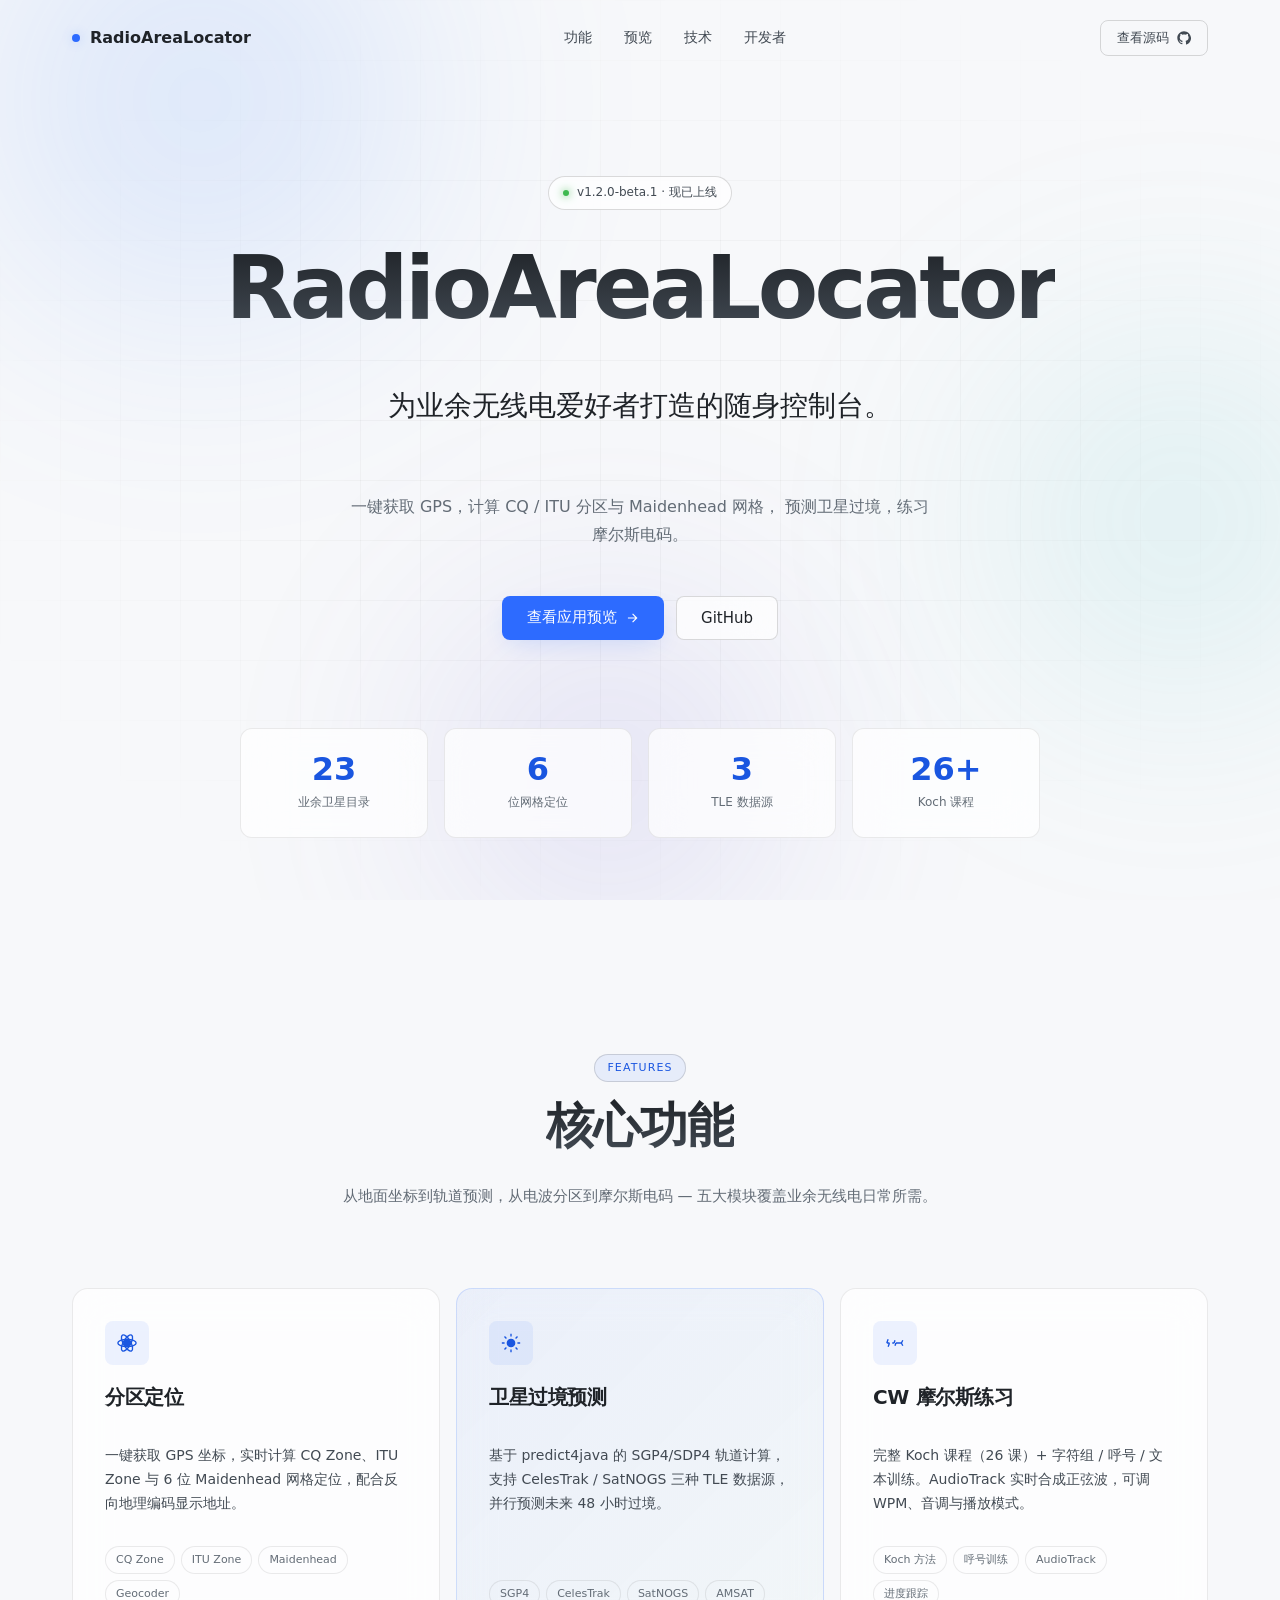
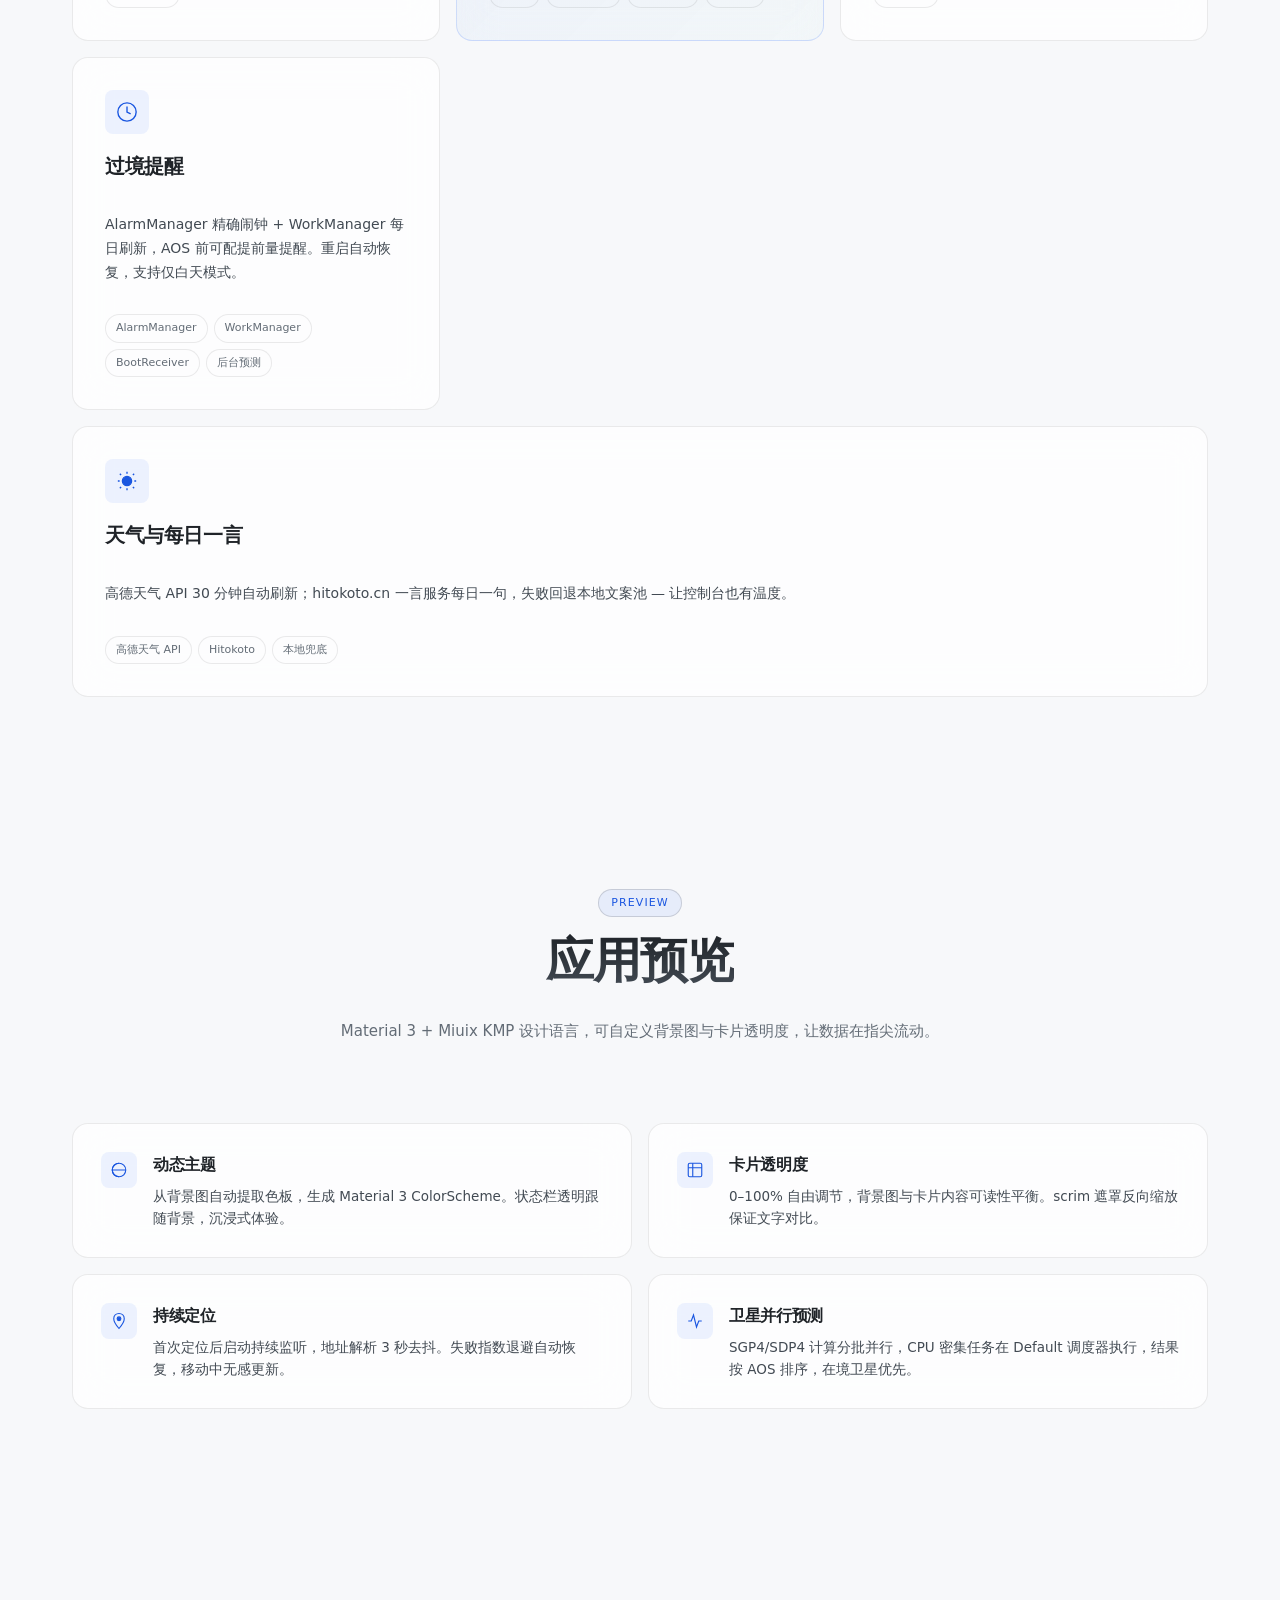
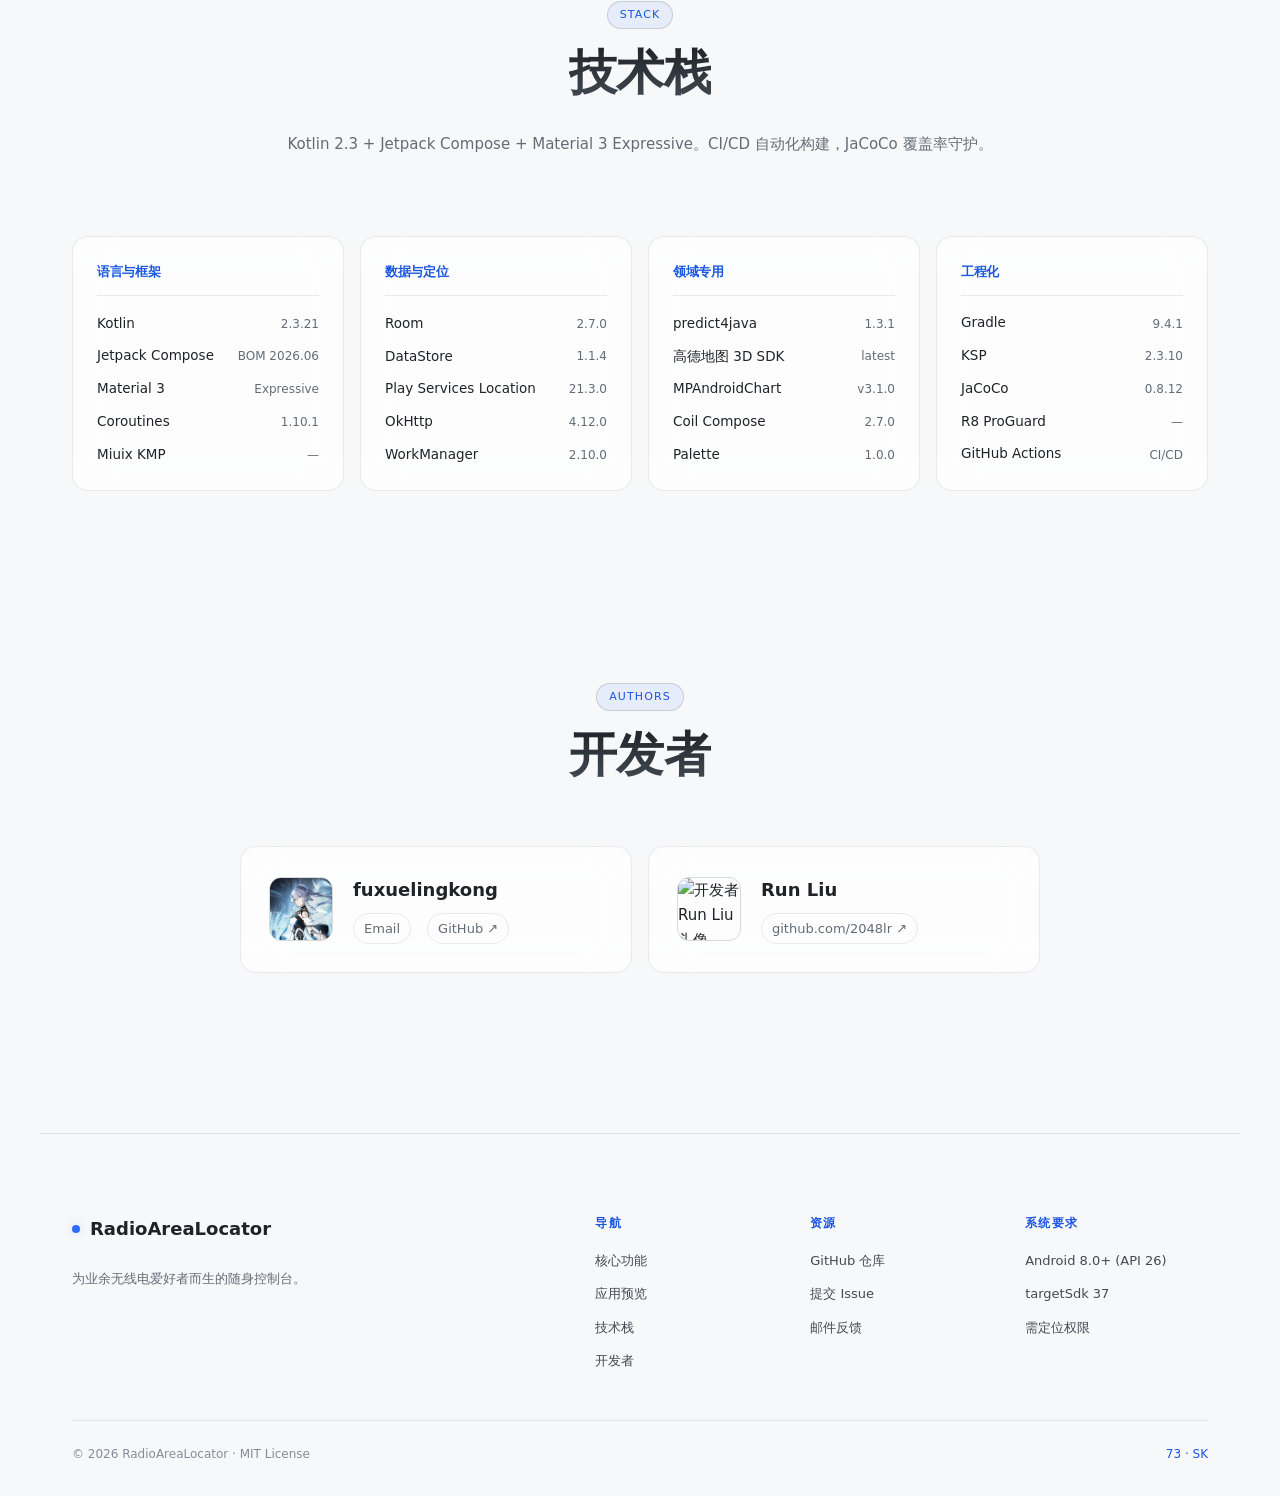
==== website/index.html @ 7102dd95 "feat: 分析仓库 Co-authored-by: traeagent <traeagent@users.noreply.github.com>" ====
<!DOCTYPE html>
<html lang="zh-CN">
<head>
    <meta charset="UTF-8">
    <meta name="viewport" content="width=device-width, initial-scale=1.0">
    <meta name="description" content="RadioAreaLocator 双区网络定位 — 业余无线电爱好者的随身控制台。GPS 定位、CQ/ITU 分区、Maidenhead 网格、卫星过境预测、CW 摩尔斯电码练习。">
    <meta name="theme-color" content="#0B0E14" media="(prefers-color-scheme: dark)">
    <meta name="theme-color" content="#F7F8FA" media="(prefers-color-scheme: light)">
    <title>RadioAreaLocator · 双区网络定位</title>
    <link rel="preconnect" href="https://fonts.googleapis.com">
    <link rel="preconnect" href="https://fonts.gstatic.com" crossorigin>
    <style>
        @font-face {
            font-family: 'HarmonyOS Sans SC';
            src: local('HarmonyOS Sans SC'), local('HarmonyOS_Sans_SC'),
                 local('HarmonyOS Sans'), local('HarmonyOS_Sans');
            font-display: swap;
        }
    </style>
    <link rel="stylesheet" href="./style.css">
</head>
<body>
    <!-- 背景光晕 -->
    <div class="aurora" aria-hidden="true">
        <div class="aurora__blob aurora__blob--1"></div>
        <div class="aurora__blob aurora__blob--2"></div>
        <div class="aurora__blob aurora__blob--3"></div>
        <div class="aurora__grid"></div>
    </div>

    <!-- 顶部导航 -->
    <header class="nav">
        <a href="#" class="nav__brand">
            <span class="nav__dot"></span>
            <span>RadioAreaLocator</span>
        </a>
        <nav class="nav__links">
            <a href="#features">功能</a>
            <a href="#showcase">预览</a>
            <a href="#stack">技术</a>
            <a href="#developer">开发者</a>
        </nav>
        <a class="nav__cta" href="https://github.com" target="_blank" rel="noopener">
            <span>查看源码</span>
            <svg viewBox="0 0 24 24" width="14" height="14" fill="currentColor"><path d="M12 .5C5.7.5.5 5.7.5 12c0 5.1 3.3 9.4 7.9 10.9.6.1.8-.3.8-.6v-2c-3.2.7-3.9-1.5-3.9-1.5-.5-1.3-1.3-1.7-1.3-1.7-1.1-.7.1-.7.1-.7 1.2.1 1.8 1.2 1.8 1.2 1 1.8 2.7 1.3 3.4 1 .1-.8.4-1.3.7-1.6-2.6-.3-5.3-1.3-5.3-5.7 0-1.3.5-2.3 1.2-3.1-.1-.3-.5-1.5.1-3.1 0 0 1-.3 3.3 1.2 1-.3 2-.4 3-.4s2 .1 3 .4c2.3-1.5 3.3-1.2 3.3-1.2.6 1.6.2 2.8.1 3.1.8.8 1.2 1.8 1.2 3.1 0 4.4-2.7 5.4-5.3 5.7.4.4.8 1.1.8 2.2v3.3c0 .3.2.7.8.6 4.6-1.5 7.9-5.8 7.9-10.9C23.5 5.7 18.3.5 12 .5z"/></svg>
        </a>
    </header>

    <main>
        <!-- Hero -->
        <section class="hero">
            <div class="hero__badge">
                <span class="hero__badge-dot"></span>
                <span>v1.2.0-beta.1 · 现已上线</span>
            </div>
            <h1 class="hero__title">
                RadioAreaLocator
            </h1>
            <p class="hero__subtitle">
                为业余无线电爱好者打造的随身控制台。
            </p>
            <p class="hero__desc">
                一键获取 GPS，计算 CQ / ITU 分区与 Maidenhead 网格，
                预测卫星过境，练习摩尔斯电码。
            </p>
            <div class="hero__cta">
                <a class="btn btn--primary" href="#showcase">
                    查看应用预览
                    <svg viewBox="0 0 24 24" width="14" height="14" fill="none" stroke="currentColor" stroke-width="2"><path d="M5 12h14M13 5l7 7-7 7"/></svg>
                </a>
                <a class="btn btn--ghost" href="https://github.com" target="_blank" rel="noopener">GitHub</a>
            </div>

            <!-- 数据卡片 -->
            <div class="hero__stats">
                <div class="stat-card">
                    <div class="stat-card__num">23</div>
                    <div class="stat-card__label">业余卫星目录</div>
                </div>
                <div class="stat-card">
                    <div class="stat-card__num">6</div>
                    <div class="stat-card__label">位网格定位</div>
                </div>
                <div class="stat-card">
                    <div class="stat-card__num">3</div>
                    <div class="stat-card__label">TLE 数据源</div>
                </div>
                <div class="stat-card">
                    <div class="stat-card__num">26+</div>
                    <div class="stat-card__label">Koch 课程</div>
                </div>
            </div>
        </section>

        <!-- 功能 -->
        <section id="features" class="section">
            <div class="section__head">
                <span class="section__tag">FEATURES</span>
                <h2 class="section__title">核心功能</h2>
                <p class="section__desc">从地面坐标到轨道预测，从电波分区到摩尔斯电码 — 五大模块覆盖业余无线电日常所需。</p>
            </div>

            <div class="features">
                <article class="feature">
                    <div class="feature__icon">
                        <svg viewBox="0 0 24 24" width="22" height="22" fill="none" stroke="currentColor" stroke-width="1.5">
                            <circle cx="12" cy="12" r="3" fill="currentColor"/>
                            <ellipse cx="12" cy="12" rx="10" ry="4"/>
                            <ellipse cx="12" cy="12" rx="10" ry="4" transform="rotate(60 12 12)"/>
                            <ellipse cx="12" cy="12" rx="10" ry="4" transform="rotate(120 12 12)"/>
                        </svg>
                    </div>
                    <h3 class="feature__title">分区定位</h3>
                    <p class="feature__text">一键获取 GPS 坐标，实时计算 CQ Zone、ITU Zone 与 6 位 Maidenhead 网格定位，配合反向地理编码显示地址。</p>
                    <div class="feature__tags">
                        <span>CQ Zone</span><span>ITU Zone</span><span>Maidenhead</span><span>Geocoder</span>
                    </div>
                </article>

                <article class="feature feature--accent">
                    <div class="feature__icon">
                        <svg viewBox="0 0 24 24" width="22" height="22" fill="none" stroke="currentColor" stroke-width="1.5">
                            <path d="M12 2v3M12 19v3M2 12h3M19 12h3M4.9 4.9l2.1 2.1M17 17l2.1 2.1M4.9 19.1L7 17M17 7l2.1-2.1"/>
                            <circle cx="12" cy="12" r="4" fill="currentColor"/>
                        </svg>
                    </div>
                    <h3 class="feature__title">卫星过境预测</h3>
                    <p class="feature__text">基于 predict4java 的 SGP4/SDP4 轨道计算，支持 CelesTrak / SatNOGS 三种 TLE 数据源，并行预测未来 48 小时过境。</p>
                    <div class="feature__tags">
                        <span>SGP4</span><span>CelesTrak</span><span>SatNOGS</span><span>AMSAT</span>
                    </div>
                </article>

                <article class="feature">
                    <div class="feature__icon">
                        <svg viewBox="0 0 24 24" width="22" height="22" fill="none" stroke="currentColor" stroke-width="1.5">
                            <path d="M3 12h3M9 12h2M13 12h6M3 12l1.5-4M6 12l-1.5 4M11 12l1-3M13 12l-1 3M19 12l1.5-3M19 12l1.5 3"/>
                        </svg>
                    </div>
                    <h3 class="feature__title">CW 摩尔斯练习</h3>
                    <p class="feature__text">完整 Koch 课程（26 课）+ 字符组 / 呼号 / 文本训练。AudioTrack 实时合成正弦波，可调 WPM、音调与播放模式。</p>
                    <div class="feature__tags">
                        <span>Koch 方法</span><span>呼号训练</span><span>AudioTrack</span><span>进度跟踪</span>
                    </div>
                </article>

                <article class="feature">
                    <div class="feature__icon">
                        <svg viewBox="0 0 24 24" width="22" height="22" fill="none" stroke="currentColor" stroke-width="1.5">
                            <path d="M12 2a10 10 0 0 0-10 10 10 10 0 0 0 10 10 10 10 0 0 0 10-10 10 10 0 0 0-10-10z M12 6v6l4 2"/>
                        </svg>
                    </div>
                    <h3 class="feature__title">过境提醒</h3>
                    <p class="feature__text">AlarmManager 精确闹钟 + WorkManager 每日刷新，AOS 前可配提前量提醒。重启自动恢复，支持仅白天模式。</p>
                    <div class="feature__tags">
                        <span>AlarmManager</span><span>WorkManager</span><span>BootReceiver</span><span>后台预测</span>
                    </div>
                </article>

                <article class="feature feature--wide">
                    <div class="feature__icon">
                        <svg viewBox="0 0 24 24" width="22" height="22" fill="none" stroke="currentColor" stroke-width="1.5">
                            <path d="M12 2v2M12 20v2M4.2 4.2l1.4 1.4M18.4 18.4l1.4 1.4M2 12h2M20 12h2M4.2 19.8l1.4-1.4M18.4 5.6l1.4-1.4"/>
                            <circle cx="12" cy="12" r="5" fill="currentColor"/>
                        </svg>
                    </div>
                    <h3 class="feature__title">天气与每日一言</h3>
                    <p class="feature__text">高德天气 API 30 分钟自动刷新；hitokoto.cn 一言服务每日一句，失败回退本地文案池 — 让控制台也有温度。</p>
                    <div class="feature__tags">
                        <span>高德天气 API</span><span>Hitokoto</span><span>本地兜底</span>
                    </div>
                </article>
            </div>
        </section>

        <!-- 应用预览 -->
        <section id="showcase" class="section">
            <div class="section__head">
                <span class="section__tag">PREVIEW</span>
                <h2 class="section__title">应用预览</h2>
                <p class="section__desc">Material 3 + Miuix KMP 设计语言，可自定义背景图与卡片透明度，让数据在指尖流动。</p>
            </div>

            <div class="notes">
                <div class="note">
                    <div class="note__icon">
                        <svg viewBox="0 0 24 24" width="18" height="18" fill="none" stroke="currentColor" stroke-width="1.5"><circle cx="12" cy="12" r="9"/><path d="M12 3a9 9 0 0 0 0 18M3 12h18"/></svg>
                    </div>
                    <div>
                        <h3 class="note__title">动态主题</h3>
                        <p class="note__text">从背景图自动提取色板，生成 Material 3 ColorScheme。状态栏透明跟随背景，沉浸式体验。</p>
                    </div>
                </div>
                <div class="note">
                    <div class="note__icon">
                        <svg viewBox="0 0 24 24" width="18" height="18" fill="none" stroke="currentColor" stroke-width="1.5"><rect x="3" y="3" width="18" height="18" rx="2"/><path d="M3 9h18M9 3v18"/></svg>
                    </div>
                    <div>
                        <h3 class="note__title">卡片透明度</h3>
                        <p class="note__text">0–100% 自由调节，背景图与卡片内容可读性平衡。scrim 遮罩反向缩放保证文字对比。</p>
                    </div>
                </div>
                <div class="note">
                    <div class="note__icon">
                        <svg viewBox="0 0 24 24" width="18" height="18" fill="none" stroke="currentColor" stroke-width="1.5"><path d="M12 2C8 2 5 5 5 9c0 5 7 13 7 13s7-8 7-13c0-4-3-7-7-7z"/><circle cx="12" cy="9" r="2.5" fill="currentColor"/></svg>
                    </div>
                    <div>
                        <h3 class="note__title">持续定位</h3>
                        <p class="note__text">首次定位后启动持续监听，地址解析 3 秒去抖。失败指数退避自动恢复，移动中无感更新。</p>
                    </div>
                </div>
                <div class="note">
                    <div class="note__icon">
                        <svg viewBox="0 0 24 24" width="18" height="18" fill="none" stroke="currentColor" stroke-width="1.5"><path d="M3 12h4l3-8 4 16 3-8h4"/></svg>
                    </div>
                    <div>
                        <h3 class="note__title">卫星并行预测</h3>
                        <p class="note__text">SGP4/SDP4 计算分批并行，CPU 密集任务在 Default 调度器执行，结果按 AOS 排序，在境卫星优先。</p>
                    </div>
                </div>
            </div>
        </section>

        <!-- 技术栈 -->
        <section id="stack" class="section">
            <div class="section__head">
                <span class="section__tag">STACK</span>
                <h2 class="section__title">技术栈</h2>
                <p class="section__desc">Kotlin 2.3 + Jetpack Compose + Material 3 Expressive。CI/CD 自动化构建，JaCoCo 覆盖率守护。</p>
            </div>

            <div class="stack">
                <div class="stack__group">
                    <h3 class="stack__title">语言与框架</h3>
                    <ul class="stack__list">
                        <li><span class="stack__name">Kotlin</span><span class="stack__ver">2.3.21</span></li>
                        <li><span class="stack__name">Jetpack Compose</span><span class="stack__ver">BOM 2026.06</span></li>
                        <li><span class="stack__name">Material 3</span><span class="stack__ver">Expressive</span></li>
                        <li><span class="stack__name">Coroutines</span><span class="stack__ver">1.10.1</span></li>
                        <li><span class="stack__name">Miuix KMP</span><span class="stack__ver">—</span></li>
                    </ul>
                </div>
                <div class="stack__group">
                    <h3 class="stack__title">数据与定位</h3>
                    <ul class="stack__list">
                        <li><span class="stack__name">Room</span><span class="stack__ver">2.7.0</span></li>
                        <li><span class="stack__name">DataStore</span><span class="stack__ver">1.1.4</span></li>
                        <li><span class="stack__name">Play Services Location</span><span class="stack__ver">21.3.0</span></li>
                        <li><span class="stack__name">OkHttp</span><span class="stack__ver">4.12.0</span></li>
                        <li><span class="stack__name">WorkManager</span><span class="stack__ver">2.10.0</span></li>
                    </ul>
                </div>
                <div class="stack__group">
                    <h3 class="stack__title">领域专用</h3>
                    <ul class="stack__list">
                        <li><span class="stack__name">predict4java</span><span class="stack__ver">1.3.1</span></li>
                        <li><span class="stack__name">高德地图 3D SDK</span><span class="stack__ver">latest</span></li>
                        <li><span class="stack__name">MPAndroidChart</span><span class="stack__ver">v3.1.0</span></li>
                        <li><span class="stack__name">Coil Compose</span><span class="stack__ver">2.7.0</span></li>
                        <li><span class="stack__name">Palette</span><span class="stack__ver">1.0.0</span></li>
                    </ul>
                </div>
                <div class="stack__group">
                    <h3 class="stack__title">工程化</h3>
                    <ul class="stack__list">
                        <li><span class="stack__name">Gradle</span><span class="stack__ver">9.4.1</span></li>
                        <li><span class="stack__name">KSP</span><span class="stack__ver">2.3.10</span></li>
                        <li><span class="stack__name">JaCoCo</span><span class="stack__ver">0.8.12</span></li>
                        <li><span class="stack__name">R8 ProGuard</span><span class="stack__ver">—</span></li>
                        <li><span class="stack__name">GitHub Actions</span><span class="stack__ver">CI/CD</span></li>
                    </ul>
                </div>
            </div>
        </section>

        <!-- 开发者 -->
        <section id="developer" class="section">
            <div class="section__head">
                <span class="section__tag">AUTHORS</span>
                <h2 class="section__title">开发者</h2>
            </div>

            <div class="devs">
                <article class="dev-card">
                    <div class="dev__avatar">
                        <img src="./images/avatar.jpg" alt="开发者 fuxuelingkong 头像" loading="lazy"/>
                    </div>
                    <div class="dev-card__body">
                        <div class="dev__name">fuxuelingkong</div>
                        <div class="dev-card__meta">
                            <a class="dev__link" href="mailto:fuxuelingkong@outlook.com">Email</a>
                            <a class="dev__link" href="https://github.com" target="_blank" rel="noopener">GitHub ↗</a>
                        </div>
                    </div>
                </article>

                <article class="dev-card">
                    <div class="dev__avatar">
                        <img src="https://github.com/2048lr.png" alt="开发者 Run Liu 头像" loading="lazy"/>
                    </div>
                    <div class="dev-card__body">
                        <div class="dev__name">Run Liu</div>
                        <div class="dev-card__meta">
                            <a class="dev__link" href="https://github.com/2048lr" target="_blank" rel="noopener">github.com/2048lr ↗</a>
                        </div>
                    </div>
                </article>
            </div>
        </section>
    </main>

    <!-- 页脚 -->
    <footer class="footer">
        <div class="footer__top">
            <div class="footer__brand">
                <div class="footer__logo">
                    <span class="footer__dot"></span>
                    RadioAreaLocator
                </div>
                <p class="footer__tagline">为业余无线电爱好者而生的随身控制台。</p>
            </div>
            <div class="footer__cols">
                <div class="footer__col">
                    <h4>导航</h4>
                    <a href="#features">核心功能</a>
                    <a href="#showcase">应用预览</a>
                    <a href="#stack">技术栈</a>
                    <a href="#developer">开发者</a>
                </div>
                <div class="footer__col">
                    <h4>资源</h4>
                    <a href="https://github.com" target="_blank" rel="noopener">GitHub 仓库</a>
                    <a href="https://github.com/issues" target="_blank" rel="noopener">提交 Issue</a>
                    <a href="mailto:fuxuelingkong@outlook.com">邮件反馈</a>
                </div>
                <div class="footer__col">
                    <h4>系统要求</h4>
                    <span>Android 8.0+ (API 26)</span>
                    <span>targetSdk 37</span>
                    <span>需定位权限</span>
                </div>
            </div>
        </div>
        <div class="footer__bar">
            <span>© 2026 RadioAreaLocator · MIT License</span>
            <span class="footer__sig">73 · SK</span>
        </div>
    </footer>

    <script src="./script.js" defer></script>
</body>
</html>
---- website/style.css ----
/* ============================================================
   RadioAreaLocator · DeepSeek 风格设计系统
   深色画布 · 大气蓝渐变 · 居中布局 · 鸿蒙字体
   ============================================================ */

:root {
    /* 颜色：午夜深空 + 大气蓝 */
    --bg-base: #0B0E14;
    --bg-elevated: #11151D;
    --bg-card: rgba(22, 27, 34, 0.6);
    --bg-card-hover: rgba(30, 36, 46, 0.8);

    --text-primary: #E6EDF3;
    --text-secondary: #B1BAC4;
    --text-tertiary: #7D8590;
    --text-muted: #4A5159;

    --border: rgba(255, 255, 255, 0.06);
    --border-strong: rgba(255, 255, 255, 0.12);

    /* 强调色 */
    --accent: #4D8FFF;
    --accent-bright: #6BA3FF;
    --accent-glow: rgba(77, 143, 255, 0.4);
    --accent-soft: rgba(77, 143, 255, 0.12);

    --cyan: #5AC8C8;
    --green: #3FB950;

    /* 字体：鸿蒙优先 */
    --font-sans: 'HarmonyOS Sans SC', 'HarmonyOS Sans', 'PingFang SC',
                 'Microsoft YaHei', system-ui, sans-serif;

    /* 圆角 */
    --radius-sm: 8px;
    --radius-md: 12px;
    --radius-lg: 16px;
    --radius-xl: 24px;

    /* 容器 */
    --container: 1200px;
}

/* ---------- 浅色模式覆盖（系统未启用深色时） ---------- */
@media (prefers-color-scheme: light) {
    :root {
        --bg-base: #F7F8FA;
        --bg-elevated: #FFFFFF;
        --bg-card: rgba(255, 255, 255, 0.72);
        --bg-card-hover: rgba(255, 255, 255, 0.95);

        --text-primary: #1F2328;
        --text-secondary: #424A53;
        --text-tertiary: #636C76;
        --text-muted: #848D97;

        --border: rgba(0, 0, 0, 0.08);
        --border-strong: rgba(0, 0, 0, 0.14);

        --accent: #2D6BFF;
        --accent-bright: #1A56E0;
        --accent-glow: rgba(45, 107, 255, 0.22);
        --accent-soft: rgba(45, 107, 255, 0.08);
    }
}

/* ---------- 重置 ---------- */
*, *::before, *::after { box-sizing: border-box; }
html { scroll-behavior: smooth; }
body {
    margin: 0;
    background: var(--bg-base);
    color: var(--text-primary);
    font-family: var(--font-sans);
    font-size: 15px;
    line-height: 1.65;
    -webkit-font-smoothing: antialiased;
    text-rendering: optimizeLegibility;
    overflow-x: hidden;
}
img { display: block; max-width: 100%; }
a {
    color: inherit;
    text-decoration: none;
    transition: color 0.2s;
}
ul { list-style: none; padding: 0; margin: 0; }
h1, h2, h3, h4 { margin: 0; font-weight: 600; letter-spacing: -0.02em; }

/* ---------- 背景光晕 ---------- */
.aurora {
    position: fixed;
    inset: 0;
    z-index: 0;
    pointer-events: none;
    overflow: hidden;
}
.aurora__blob {
    position: absolute;
    border-radius: 50%;
    filter: blur(120px);
    opacity: 0.4;
    animation: drift 18s ease-in-out infinite;
}
@media (prefers-color-scheme: light) {
    .aurora__blob { opacity: 0.25; }
}
.aurora__blob--1 {
    width: 600px;
    height: 600px;
    background: radial-gradient(circle, #4D8FFF 0%, transparent 70%);
    top: -200px;
    left: -100px;
}
.aurora__blob--2 {
    width: 500px;
    height: 500px;
    background: radial-gradient(circle, #5AC8C8 0%, transparent 70%);
    top: 30%;
    right: -150px;
    animation-delay: -6s;
}
.aurora__blob--3 {
    width: 450px;
    height: 450px;
    background: radial-gradient(circle, #6B5DD3 0%, transparent 70%);
    bottom: -100px;
    left: 30%;
    animation-delay: -12s;
}
@keyframes drift {
    0%, 100% { transform: translate(0, 0) scale(1); }
    33%      { transform: translate(40px, -30px) scale(1.05); }
    66%      { transform: translate(-30px, 40px) scale(0.95); }
}
.aurora__grid {
    position: absolute;
    inset: 0;
    background-image:
        linear-gradient(rgba(255,255,255,0.015) 1px, transparent 1px),
        linear-gradient(90deg, rgba(255,255,255,0.015) 1px, transparent 1px);
    background-size: 60px 60px;
    mask-image: radial-gradient(ellipse at center, black 30%, transparent 80%);
    -webkit-mask-image: radial-gradient(ellipse at center, black 30%, transparent 80%);
}
@media (prefers-color-scheme: light) {
    .aurora__grid {
        background-image:
            linear-gradient(rgba(0,0,0,0.03) 1px, transparent 1px),
            linear-gradient(90deg, rgba(0,0,0,0.03) 1px, transparent 1px);
    }
}

/* ---------- 导航 ---------- */
.nav {
    position: relative;
    z-index: 10;
    max-width: var(--container);
    margin: 0 auto;
    padding: 20px 32px;
    display: flex;
    align-items: center;
    justify-content: space-between;
    gap: 32px;
}
.nav__brand {
    display: flex;
    align-items: center;
    gap: 10px;
    font-size: 16px;
    font-weight: 600;
    color: var(--text-primary);
}
.nav__dot {
    width: 8px;
    height: 8px;
    border-radius: 50%;
    background: var(--accent);
    box-shadow: 0 0 12px var(--accent-glow);
}
.nav__links {
    display: flex;
    gap: 32px;
    font-size: 14px;
    color: var(--text-secondary);
}
.nav__links a:hover { color: var(--text-primary); }
.nav__cta {
    display: inline-flex;
    align-items: center;
    gap: 8px;
    height: 36px;
    padding: 0 16px;
    border: 1px solid var(--border-strong);
    border-radius: var(--radius-sm);
    font-size: 13px;
    color: var(--text-secondary);
    transition: all 0.2s;
}
.nav__cta:hover {
    border-color: var(--accent);
    color: var(--text-primary);
    background: var(--accent-soft);
}

/* ---------- 主容器 ---------- */
main {
    position: relative;
    z-index: 1;
    max-width: var(--container);
    margin: 0 auto;
    padding: 0 32px;
}

/* ---------- Hero ---------- */
.hero {
    padding: 100px 0 120px;
    text-align: center;
    display: flex;
    flex-direction: column;
    align-items: center;
    gap: 24px;
}
.hero__badge {
    display: inline-flex;
    align-items: center;
    gap: 8px;
    padding: 6px 14px;
    border: 1px solid var(--border-strong);
    border-radius: 100px;
    background: var(--bg-card);
    backdrop-filter: blur(20px);
    -webkit-backdrop-filter: blur(20px);
    font-size: 12px;
    color: var(--text-secondary);
}
.hero__badge-dot {
    width: 6px;
    height: 6px;
    border-radius: 50%;
    background: var(--green);
    box-shadow: 0 0 8px var(--green);
    animation: pulse-dot 2s ease-in-out infinite;
}
@keyframes pulse-dot {
    0%, 100% { opacity: 1; }
    50%      { opacity: 0.4; }
}
.hero__title {
    font-size: clamp(48px, 7vw, 88px);
    font-weight: 600;
    line-height: 1.05;
    letter-spacing: -0.04em;
    background: linear-gradient(180deg, #FFFFFF 0%, #B1BAC4 100%);
    -webkit-background-clip: text;
    background-clip: text;
    -webkit-text-fill-color: transparent;
    margin-top: 8px;
}
.hero__subtitle {
    font-size: clamp(20px, 2.5vw, 28px);
    color: var(--text-primary);
    font-weight: 400;
    line-height: 1.4;
}
.hero__desc {
    font-size: 16px;
    color: var(--text-tertiary);
    line-height: 1.7;
    max-width: 580px;
}
.hero__cta {
    display: flex;
    gap: 12px;
    flex-wrap: wrap;
    justify-content: center;
    margin-top: 8px;
}

.btn {
    display: inline-flex;
    align-items: center;
    gap: 8px;
    height: 44px;
    padding: 0 24px;
    font-family: var(--font-sans);
    font-size: 15px;
    font-weight: 500;
    border-radius: var(--radius-sm);
    border: 1px solid transparent;
    transition: all 0.2s;
    cursor: pointer;
}
.btn--primary {
    background: var(--accent);
    color: #FFFFFF;
    box-shadow: 0 8px 24px -8px var(--accent-glow);
}
.btn--primary:hover {
    background: var(--accent-bright);
    transform: translateY(-1px);
    box-shadow: 0 12px 32px -8px var(--accent-glow);
}
.btn--ghost {
    background: var(--bg-card);
    color: var(--text-primary);
    border-color: var(--border-strong);
    backdrop-filter: blur(20px);
}
.btn--ghost:hover {
    background: var(--bg-card-hover);
    border-color: var(--border-strong);
}

/* Hero 数据卡片 */
.hero__stats {
    display: grid;
    grid-template-columns: repeat(4, 1fr);
    gap: 16px;
    width: 100%;
    max-width: 800px;
    margin-top: 64px;
}
.stat-card {
    padding: 24px 16px;
    background: var(--bg-card);
    backdrop-filter: blur(20px);
    -webkit-backdrop-filter: blur(20px);
    border: 1px solid var(--border);
    border-radius: var(--radius-md);
    transition: all 0.3s;
}
.stat-card:hover {
    border-color: var(--accent);
    background: var(--bg-card-hover);
    transform: translateY(-2px);
}
.stat-card__num {
    font-size: 32px;
    font-weight: 600;
    color: var(--accent-bright);
    line-height: 1;
    margin-bottom: 8px;
}
.stat-card__label {
    font-size: 12px;
    color: var(--text-tertiary);
}

/* ---------- 通用 section ---------- */
.section {
    padding: 96px 0;
}
.section__head {
    text-align: center;
    margin-bottom: 64px;
    max-width: 720px;
    margin-left: auto;
    margin-right: auto;
    display: flex;
    flex-direction: column;
    gap: 16px;
    align-items: center;
}
.section__tag {
    display: inline-block;
    padding: 4px 12px;
    border: 1px solid var(--border-strong);
    border-radius: 100px;
    font-size: 11px;
    color: var(--accent-bright);
    letter-spacing: 0.1em;
    background: var(--accent-soft);
}
.section__title {
    font-size: clamp(32px, 4vw, 48px);
    font-weight: 600;
    line-height: 1.15;
    background: linear-gradient(180deg, #FFFFFF 0%, #B1BAC4 100%);
    -webkit-background-clip: text;
    background-clip: text;
    -webkit-text-fill-color: transparent;
}
@media (prefers-color-scheme: light) {
    .hero__title,
    .section__title {
        background: linear-gradient(180deg, #1F2328 0%, #424A53 100%);
        -webkit-background-clip: text;
        background-clip: text;
        -webkit-text-fill-color: transparent;
    }
}
.section__desc {
    font-size: 15px;
    color: var(--text-tertiary);
    line-height: 1.7;
}

/* ---------- 功能卡片 ---------- */
.features {
    display: grid;
    grid-template-columns: repeat(3, 1fr);
    gap: 16px;
}
.feature {
    padding: 32px;
    background: var(--bg-card);
    backdrop-filter: blur(20px);
    -webkit-backdrop-filter: blur(20px);
    border: 1px solid var(--border);
    border-radius: var(--radius-lg);
    display: flex;
    flex-direction: column;
    gap: 16px;
    transition: all 0.3s;
    position: relative;
    overflow: hidden;
}
.feature::before {
    content: '';
    position: absolute;
    top: 0;
    left: 0;
    right: 0;
    height: 1px;
    background: linear-gradient(90deg, transparent, var(--accent), transparent);
    opacity: 0;
    transition: opacity 0.3s;
}
.feature:hover {
    border-color: var(--border-strong);
    background: var(--bg-card-hover);
    transform: translateY(-4px);
}
.feature:hover::before { opacity: 1; }
.feature--wide { grid-column: span 3; }
.feature--accent {
    background: linear-gradient(135deg, rgba(77,143,255,0.08) 0%, rgba(90,200,200,0.04) 100%);
    border-color: rgba(77,143,255,0.2);
}
@media (prefers-color-scheme: light) {
    .feature--accent {
        background: linear-gradient(135deg, rgba(45,107,255,0.06) 0%, rgba(90,200,200,0.03) 100%);
        border-color: rgba(45,107,255,0.18);
    }
}
.feature__icon {
    width: 44px;
    height: 44px;
    border-radius: var(--radius-sm);
    background: var(--accent-soft);
    color: var(--accent-bright);
    display: flex;
    align-items: center;
    justify-content: center;
}
.feature__title {
    font-size: 20px;
    font-weight: 600;
    color: var(--text-primary);
}
.feature__text {
    font-size: 14px;
    color: var(--text-secondary);
    line-height: 1.7;
    flex: 1;
}
.feature__tags {
    display: flex;
    flex-wrap: wrap;
    gap: 6px;
}
.feature__tags span {
    padding: 4px 10px;
    border: 1px solid var(--border);
    border-radius: 100px;
    font-size: 11px;
    color: var(--text-tertiary);
    background: rgba(255,255,255,0.02);
}

/* ---------- 应用预览 notes ---------- */
.notes {
    display: grid;
    grid-template-columns: repeat(2, 1fr);
    gap: 16px;
}
.note {
    padding: 28px;
    background: var(--bg-card);
    backdrop-filter: blur(20px);
    -webkit-backdrop-filter: blur(20px);
    border: 1px solid var(--border);
    border-radius: var(--radius-lg);
    display: flex;
    gap: 16px;
    transition: all 0.3s;
}
.note:hover {
    border-color: var(--border-strong);
    background: var(--bg-card-hover);
}
.note__icon {
    width: 36px;
    height: 36px;
    flex-shrink: 0;
    border-radius: var(--radius-sm);
    background: var(--accent-soft);
    color: var(--accent-bright);
    display: flex;
    align-items: center;
    justify-content: center;
}
.note__title {
    font-size: 16px;
    font-weight: 600;
    color: var(--text-primary);
    margin-bottom: 6px;
}
.note__text {
    font-size: 13.5px;
    color: var(--text-secondary);
    line-height: 1.65;
    margin: 0;
}

/* ---------- 技术栈 ---------- */
.stack {
    display: grid;
    grid-template-columns: repeat(4, 1fr);
    gap: 16px;
}
.stack__group {
    padding: 24px;
    background: var(--bg-card);
    backdrop-filter: blur(20px);
    -webkit-backdrop-filter: blur(20px);
    border: 1px solid var(--border);
    border-radius: var(--radius-lg);
    transition: all 0.3s;
}
.stack__group:hover {
    border-color: var(--border-strong);
    background: var(--bg-card-hover);
}
.stack__title {
    font-size: 13px;
    color: var(--accent-bright);
    margin-bottom: 16px;
    padding-bottom: 12px;
    border-bottom: 1px solid var(--border);
}
.stack__list {
    display: flex;
    flex-direction: column;
    gap: 10px;
}
.stack__list li {
    display: flex;
    justify-content: space-between;
    align-items: baseline;
    gap: 12px;
    font-size: 13.5px;
}
.stack__name {
    color: var(--text-primary);
}
.stack__ver {
    color: var(--text-tertiary);
    font-size: 12px;
}

/* ---------- 开发者 ---------- */
.devs {
    display: grid;
    grid-template-columns: repeat(2, 1fr);
    gap: 16px;
    max-width: 800px;
    margin: 0 auto;
}
.dev-card {
    padding: 28px;
    background: var(--bg-card);
    backdrop-filter: blur(20px);
    -webkit-backdrop-filter: blur(20px);
    border: 1px solid var(--border);
    border-radius: var(--radius-lg);
    display: flex;
    align-items: center;
    gap: 20px;
    transition: all 0.3s;
}
.dev-card:hover {
    border-color: var(--accent);
    background: var(--bg-card-hover);
    transform: translateY(-2px);
}
.dev__avatar {
    width: 64px;
    height: 64px;
    flex-shrink: 0;
    border-radius: var(--radius-md);
    overflow: hidden;
    border: 1px solid var(--border-strong);
}
.dev__avatar img {
    width: 100%;
    height: 100%;
    object-fit: cover;
}
.dev-card__body {
    display: flex;
    flex-direction: column;
    gap: 8px;
    min-width: 0;
}
.dev__name {
    font-size: 18px;
    font-weight: 600;
    color: var(--text-primary);
}
.dev-card__meta {
    display: flex;
    flex-wrap: wrap;
    gap: 8px 16px;
    font-size: 13px;
}
.dev__link {
    color: var(--text-tertiary);
    padding: 4px 10px;
    border: 1px solid var(--border);
    border-radius: 100px;
    transition: all 0.2s;
}
.dev__link:hover {
    color: var(--accent-bright);
    border-color: var(--accent);
    background: var(--accent-soft);
}

/* ---------- 页脚 ---------- */
.footer {
    position: relative;
    z-index: 1;
    max-width: var(--container);
    margin: 0 auto;
    padding: 80px 32px 32px;
    border-top: 1px solid var(--border);
    margin-top: 64px;
}
.footer__top {
    display: grid;
    grid-template-columns: 1.5fr 2fr;
    gap: 64px;
    padding-bottom: 48px;
    border-bottom: 1px solid var(--border);
}
.footer__brand { display: flex; flex-direction: column; gap: 12px; }
.footer__logo {
    display: flex;
    align-items: center;
    gap: 10px;
    font-size: 18px;
    font-weight: 600;
    color: var(--text-primary);
}
.footer__dot {
    width: 8px;
    height: 8px;
    border-radius: 50%;
    background: var(--accent);
    box-shadow: 0 0 12px var(--accent-glow);
}
.footer__tagline {
    font-size: 13px;
    color: var(--text-tertiary);
    line-height: 1.6;
    max-width: 320px;
}
.footer__cols {
    display: grid;
    grid-template-columns: repeat(3, 1fr);
    gap: 32px;
}
.footer__col { display: flex; flex-direction: column; gap: 12px; }
.footer__col h4 {
    font-size: 12px;
    color: var(--accent-bright);
    letter-spacing: 0.1em;
    margin-bottom: 4px;
}
.footer__col a, .footer__col span {
    font-size: 13px;
    color: var(--text-secondary);
}
.footer__col a:hover { color: var(--text-primary); }
.footer__bar {
    padding-top: 24px;
    display: flex;
    justify-content: space-between;
    font-size: 12px;
    color: var(--text-muted);
}
.footer__sig { color: var(--accent-bright); }

/* ---------- 滚动揭示 ---------- */
[data-reveal] {
    opacity: 0;
    transform: translateY(20px);
    transition: opacity 0.6s ease, transform 0.6s ease;
}
[data-reveal].is-visible {
    opacity: 1;
    transform: translateY(0);
}

/* ---------- 响应式 ---------- */
@media (max-width: 1024px) {
    .features { grid-template-columns: repeat(2, 1fr); }
    .feature--wide { grid-column: span 2; }
    .notes { grid-template-columns: 1fr; }
    .stack { grid-template-columns: repeat(2, 1fr); }
    .devs { grid-template-columns: 1fr; }
    .hero__stats { grid-template-columns: repeat(2, 1fr); }
    .footer__top { grid-template-columns: 1fr; gap: 32px; }
}
@media (max-width: 640px) {
    .nav { padding: 16px 20px; gap: 16px; flex-wrap: wrap; }
    .nav__links { gap: 16px; font-size: 13px; }
    .nav__cta { display: none; }
    main { padding: 0 20px; }
    .hero { padding: 64px 0 80px; }
    .section { padding: 64px 0; }
    .features { grid-template-columns: 1fr; }
    .feature--wide { grid-column: span 1; }
    .stack { grid-template-columns: 1fr; }
    .hero__stats { grid-template-columns: 1fr 1fr; }
    .footer { padding: 48px 20px 24px; }
    .footer__top { grid-template-columns: 1fr; }
    .footer__cols { grid-template-columns: 1fr; gap: 24px; }
    .footer__bar { flex-direction: column; gap: 8px; }
    .dev-card { flex-direction: column; align-items: flex-start; }
}

@media (prefers-reduced-motion: reduce) {
    *, *::before, *::after {
        animation-duration: 0.01ms !important;
        transition-duration: 0.01ms !important;
    }
    [data-reveal] { opacity: 1; transform: none; }
}
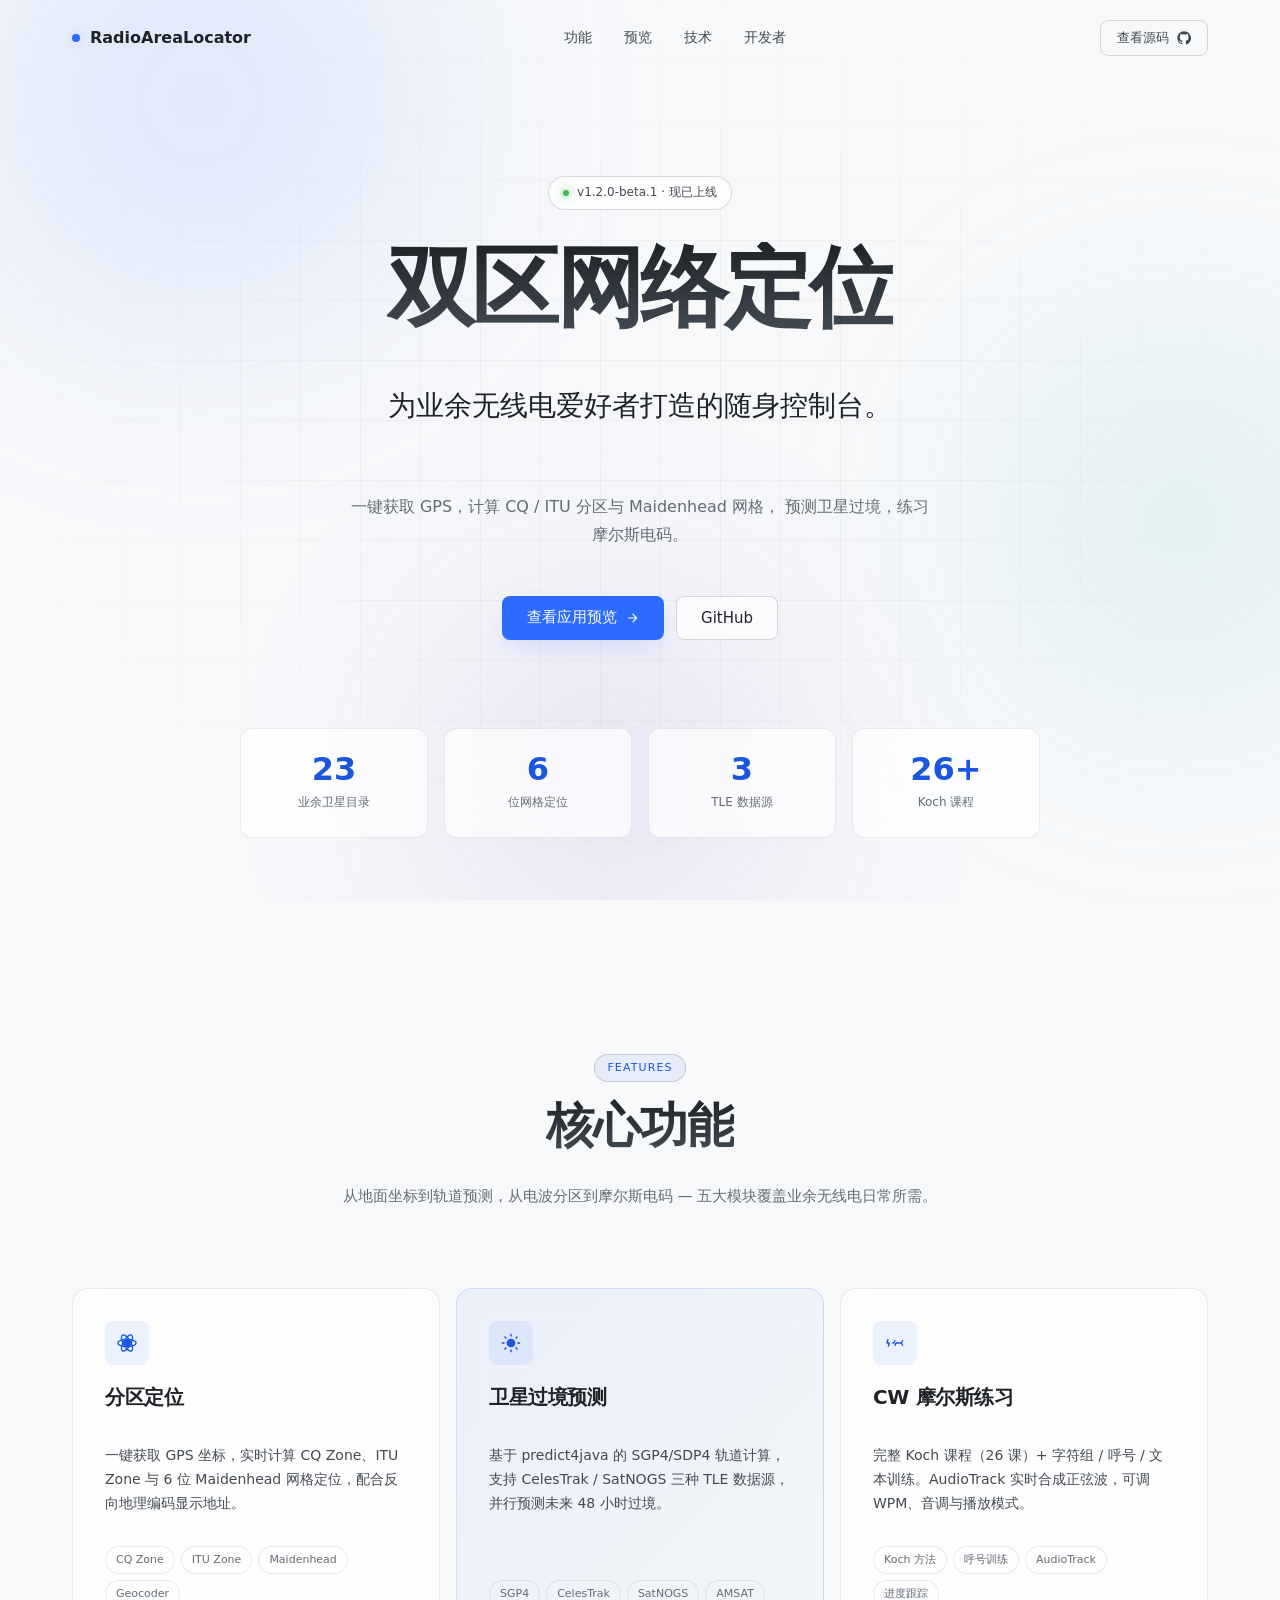
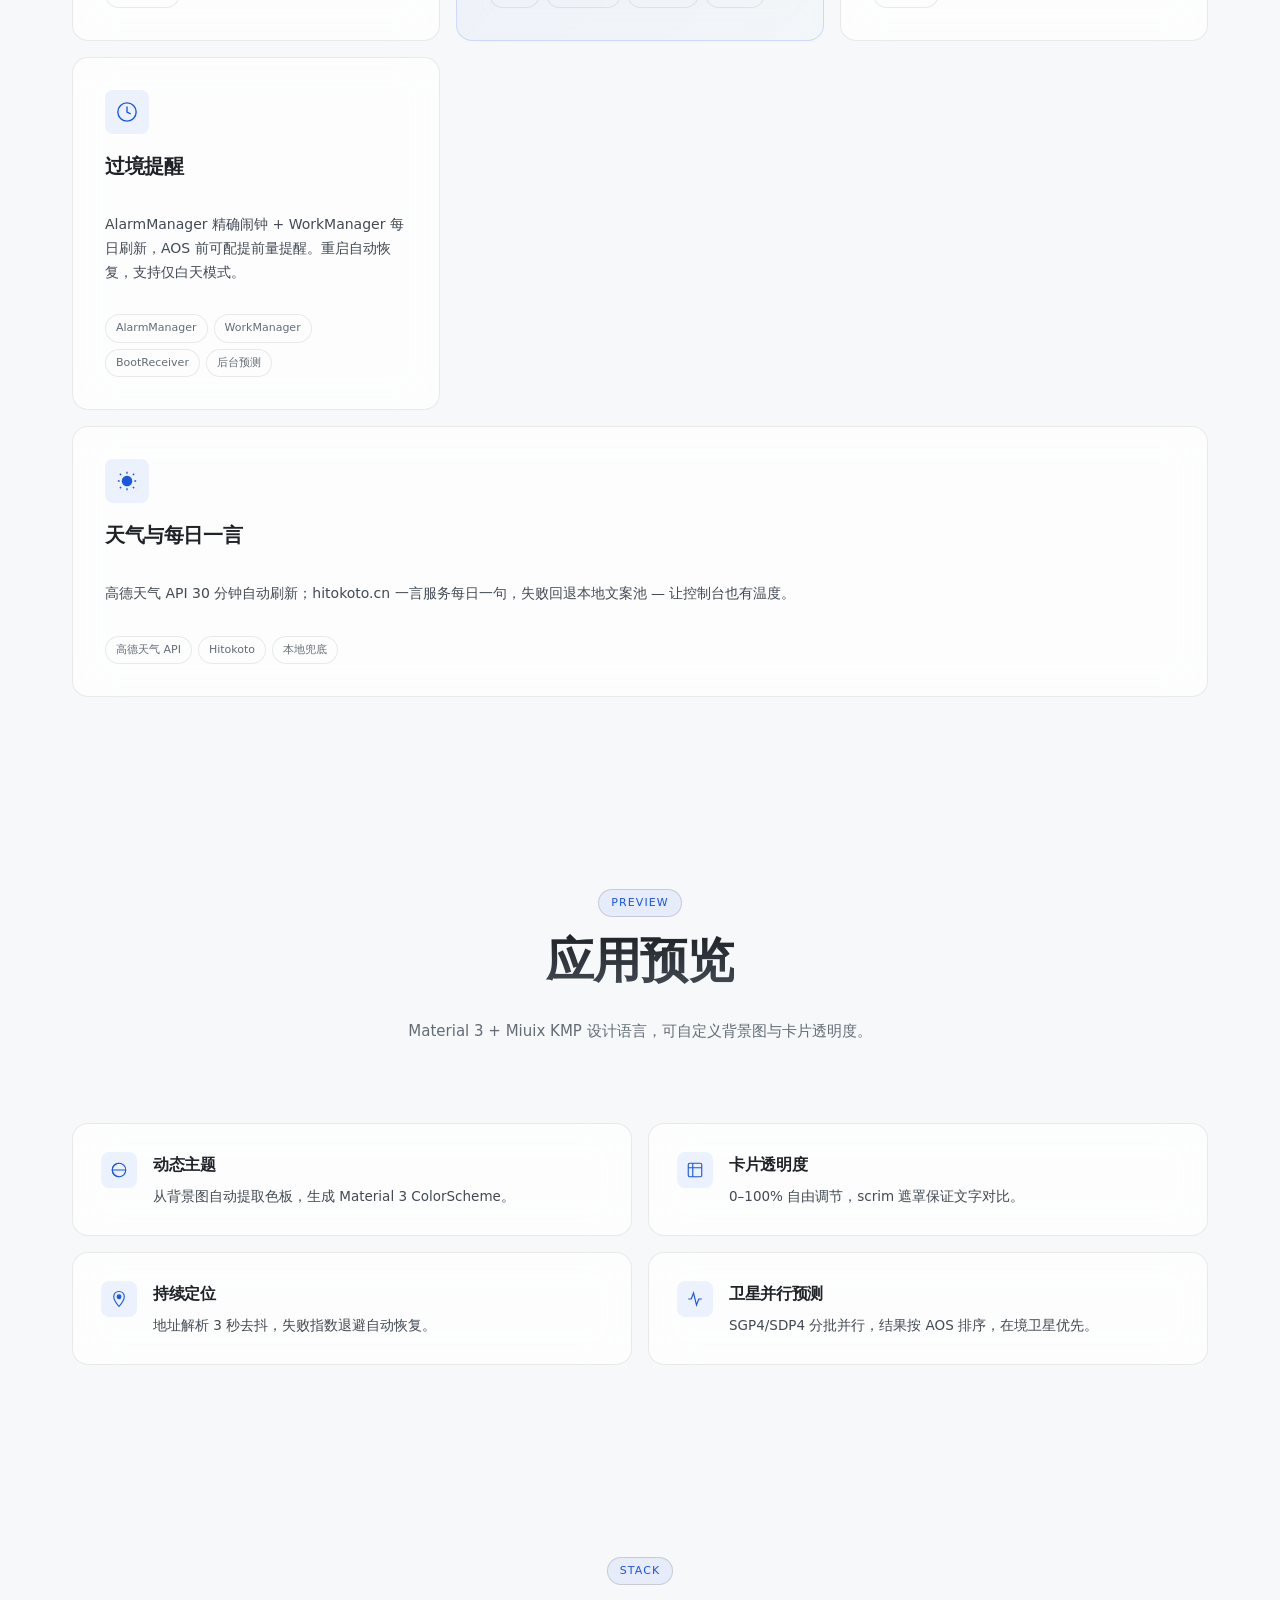
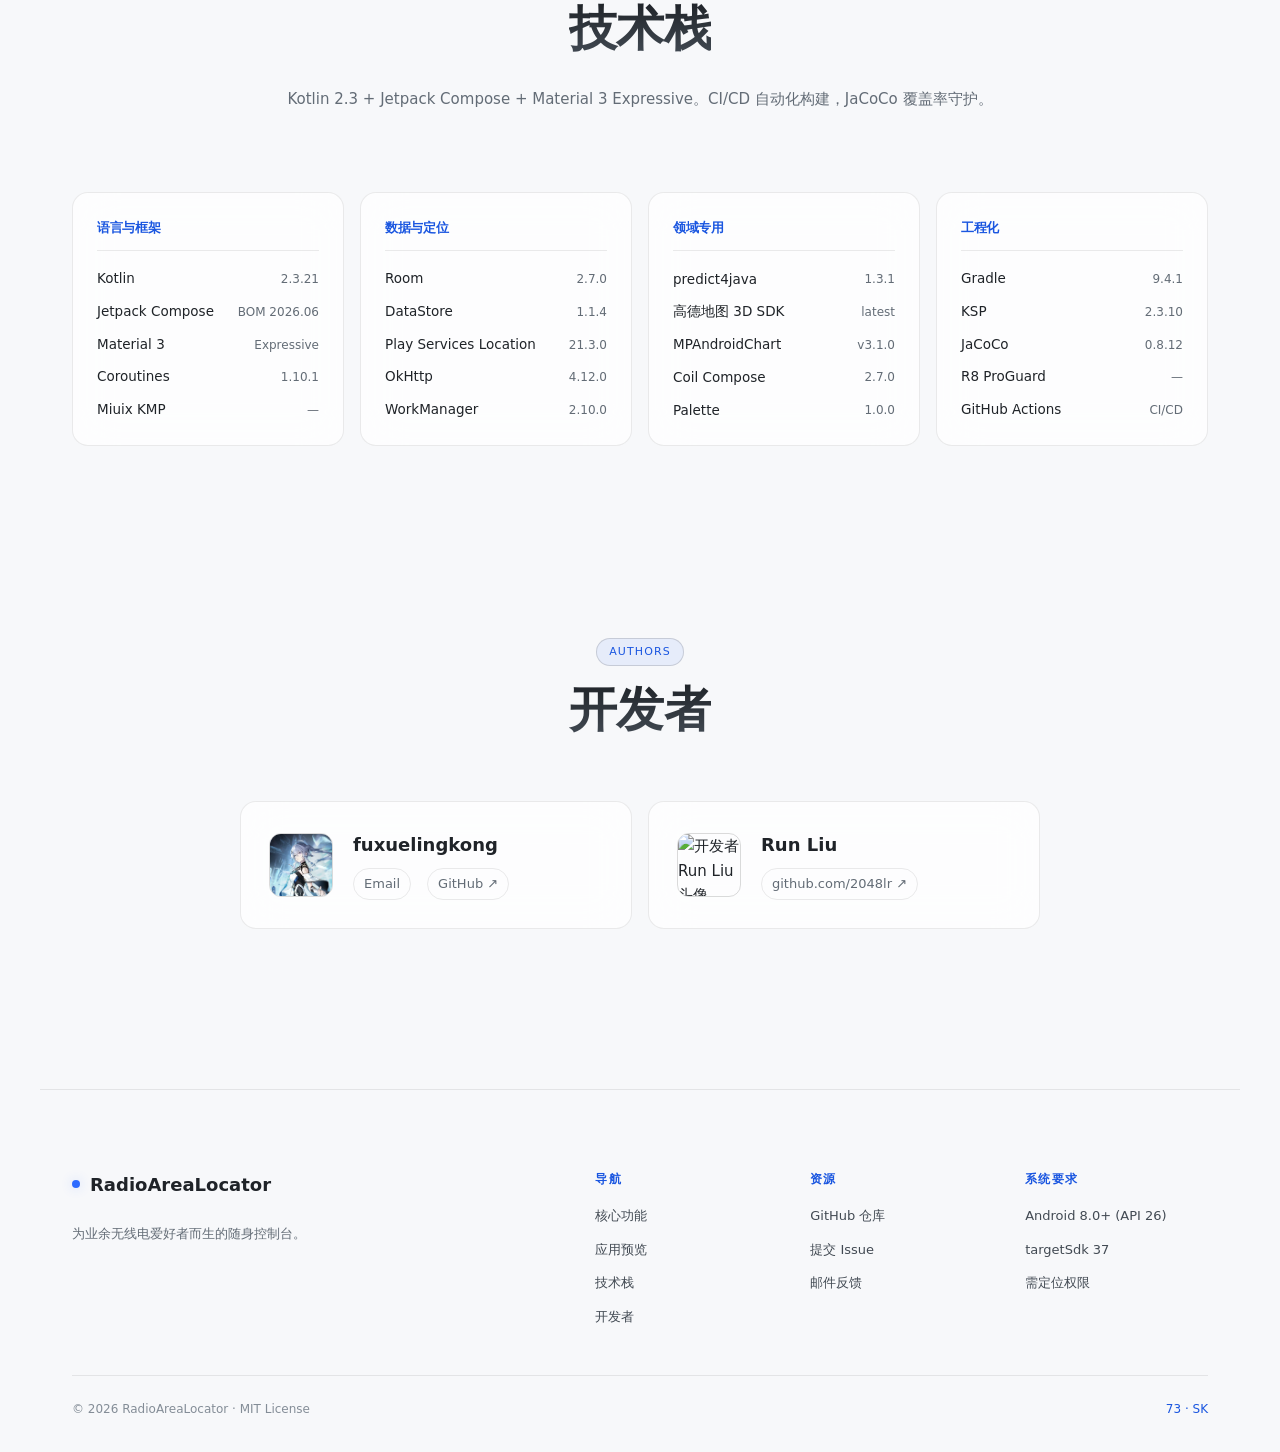
==== commit 1610af36: "feat: 分析仓库 Co-authored-by: traeagent <traeagent@users.noreply.github.com>" ====
--- a/website/index.html
+++ b/website/index.html
@@ -6,7 +6,7 @@
     <meta name="description" content="RadioAreaLocator 双区网络定位 — 业余无线电爱好者的随身控制台。GPS 定位、CQ/ITU 分区、Maidenhead 网格、卫星过境预测、CW 摩尔斯电码练习。">
     <meta name="theme-color" content="#0B0E14" media="(prefers-color-scheme: dark)">
     <meta name="theme-color" content="#F7F8FA" media="(prefers-color-scheme: light)">
-    <title>RadioAreaLocator · 双区网络定位</title>
+    <title>双区网络定位 · RadioAreaLocator</title>
     <link rel="preconnect" href="https://fonts.googleapis.com">
     <link rel="preconnect" href="https://fonts.gstatic.com" crossorigin>
     <style>
@@ -54,7 +54,7 @@
                 <span>v1.2.0-beta.1 · 现已上线</span>
             </div>
             <h1 class="hero__title">
-                RadioAreaLocator
+                双区网络定位
             </h1>
             <p class="hero__subtitle">
                 为业余无线电爱好者打造的随身控制台。
@@ -178,7 +178,7 @@
             <div class="section__head">
                 <span class="section__tag">PREVIEW</span>
                 <h2 class="section__title">应用预览</h2>
-                <p class="section__desc">Material 3 + Miuix KMP 设计语言，可自定义背景图与卡片透明度，让数据在指尖流动。</p>
+                <p class="section__desc">Material 3 + Miuix KMP 设计语言，可自定义背景图与卡片透明度。</p>
             </div>
 
             <div class="notes">
@@ -188,7 +188,7 @@
                     </div>
                     <div>
                         <h3 class="note__title">动态主题</h3>
-                        <p class="note__text">从背景图自动提取色板，生成 Material 3 ColorScheme。状态栏透明跟随背景，沉浸式体验。</p>
+                        <p class="note__text">从背景图自动提取色板，生成 Material 3 ColorScheme。</p>
                     </div>
                 </div>
                 <div class="note">
@@ -197,7 +197,7 @@
                     </div>
                     <div>
                         <h3 class="note__title">卡片透明度</h3>
-                        <p class="note__text">0–100% 自由调节，背景图与卡片内容可读性平衡。scrim 遮罩反向缩放保证文字对比。</p>
+                        <p class="note__text">0–100% 自由调节，scrim 遮罩保证文字对比。</p>
                     </div>
                 </div>
                 <div class="note">
@@ -206,7 +206,7 @@
                     </div>
                     <div>
                         <h3 class="note__title">持续定位</h3>
-                        <p class="note__text">首次定位后启动持续监听，地址解析 3 秒去抖。失败指数退避自动恢复，移动中无感更新。</p>
+                        <p class="note__text">地址解析 3 秒去抖，失败指数退避自动恢复。</p>
                     </div>
                 </div>
                 <div class="note">
@@ -215,7 +215,7 @@
                     </div>
                     <div>
                         <h3 class="note__title">卫星并行预测</h3>
-                        <p class="note__text">SGP4/SDP4 计算分批并行，CPU 密集任务在 Default 调度器执行，结果按 AOS 排序，在境卫星优先。</p>
+                        <p class="note__text">SGP4/SDP4 分批并行，结果按 AOS 排序，在境卫星优先。</p>
                     </div>
                 </div>
             </div>
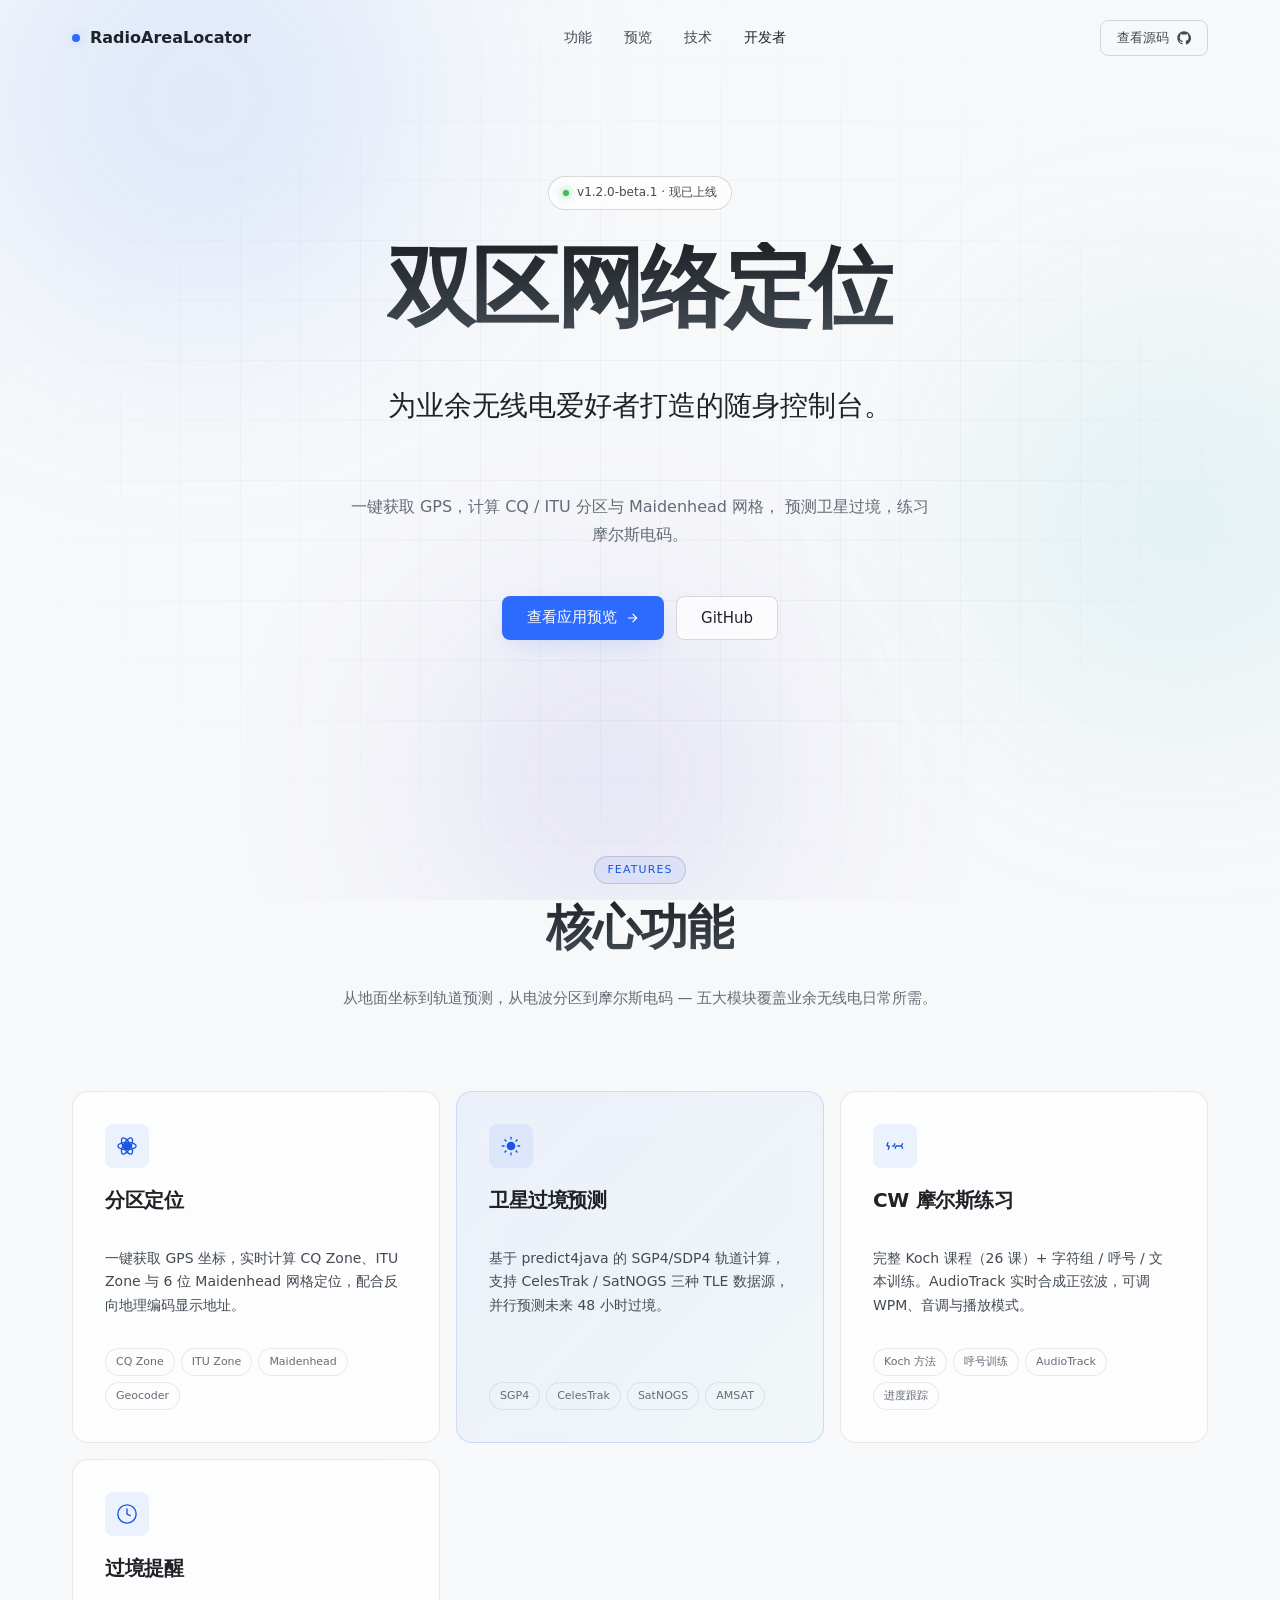
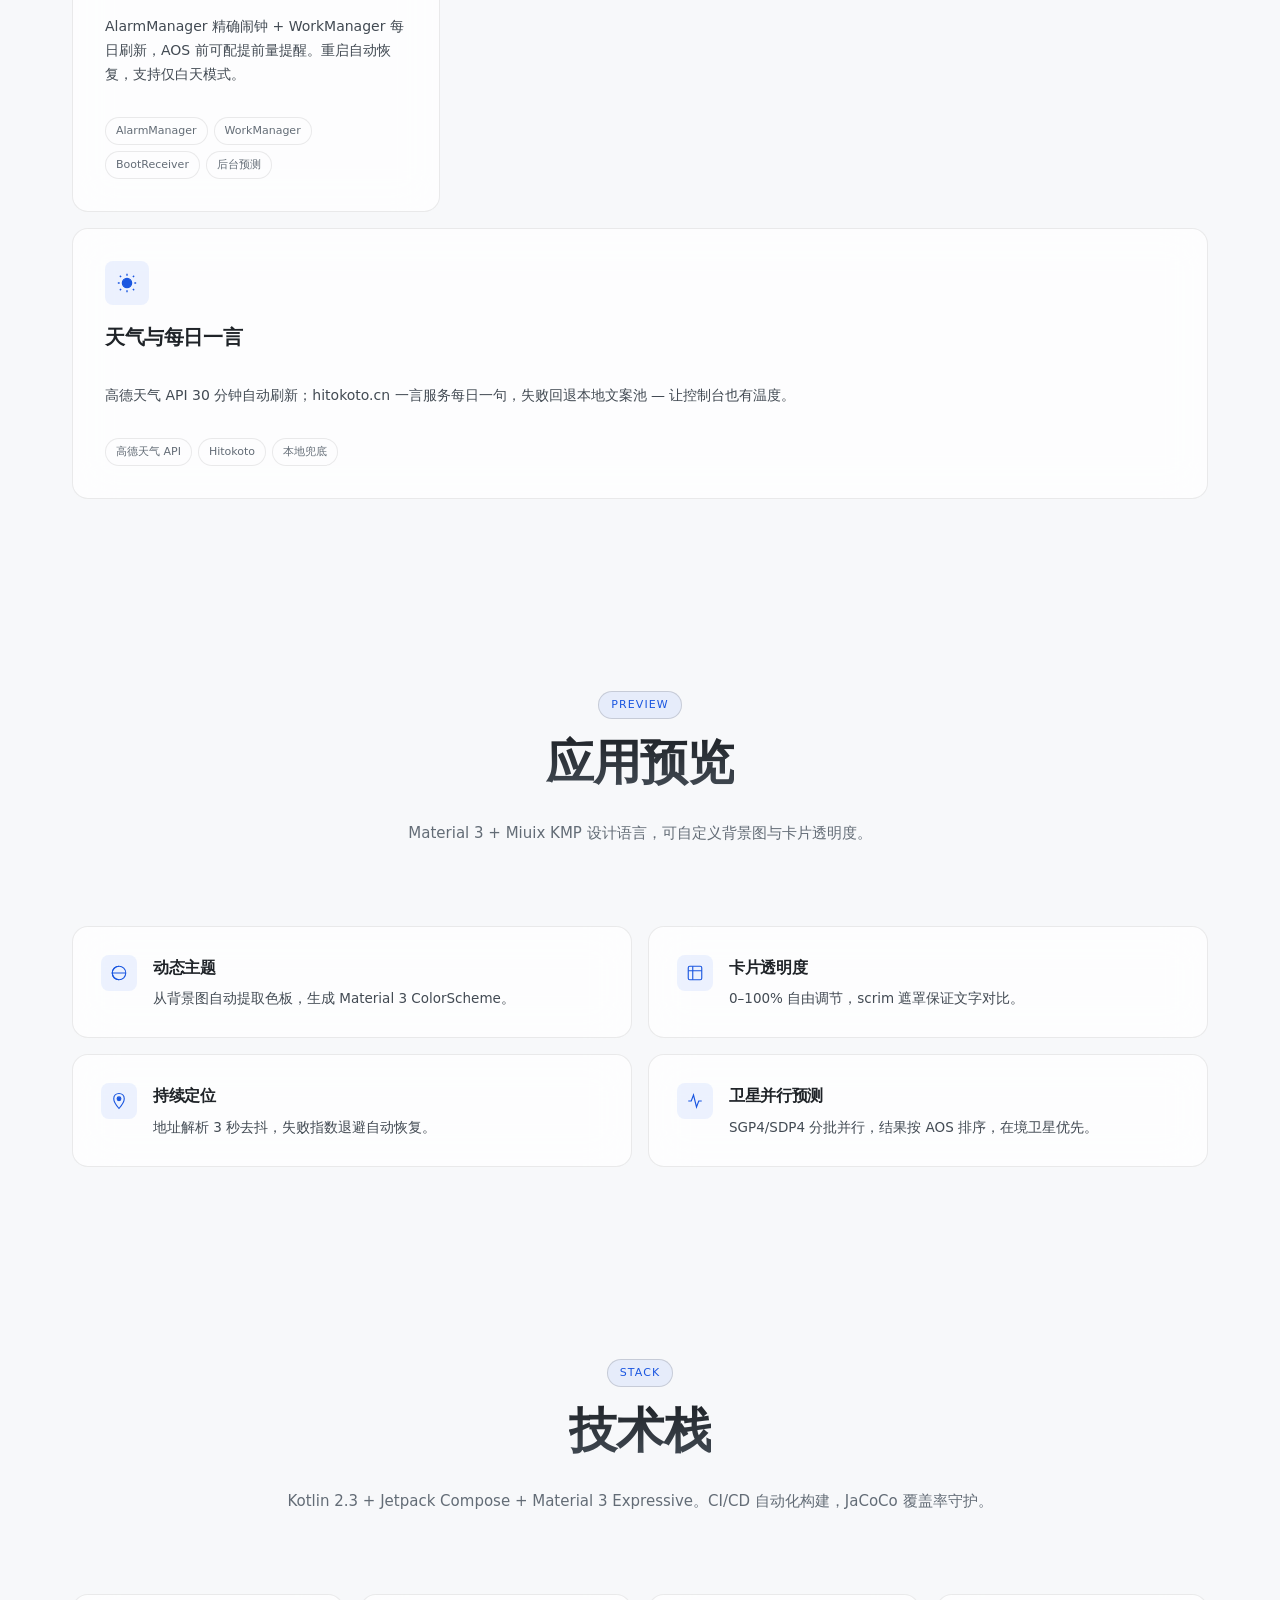
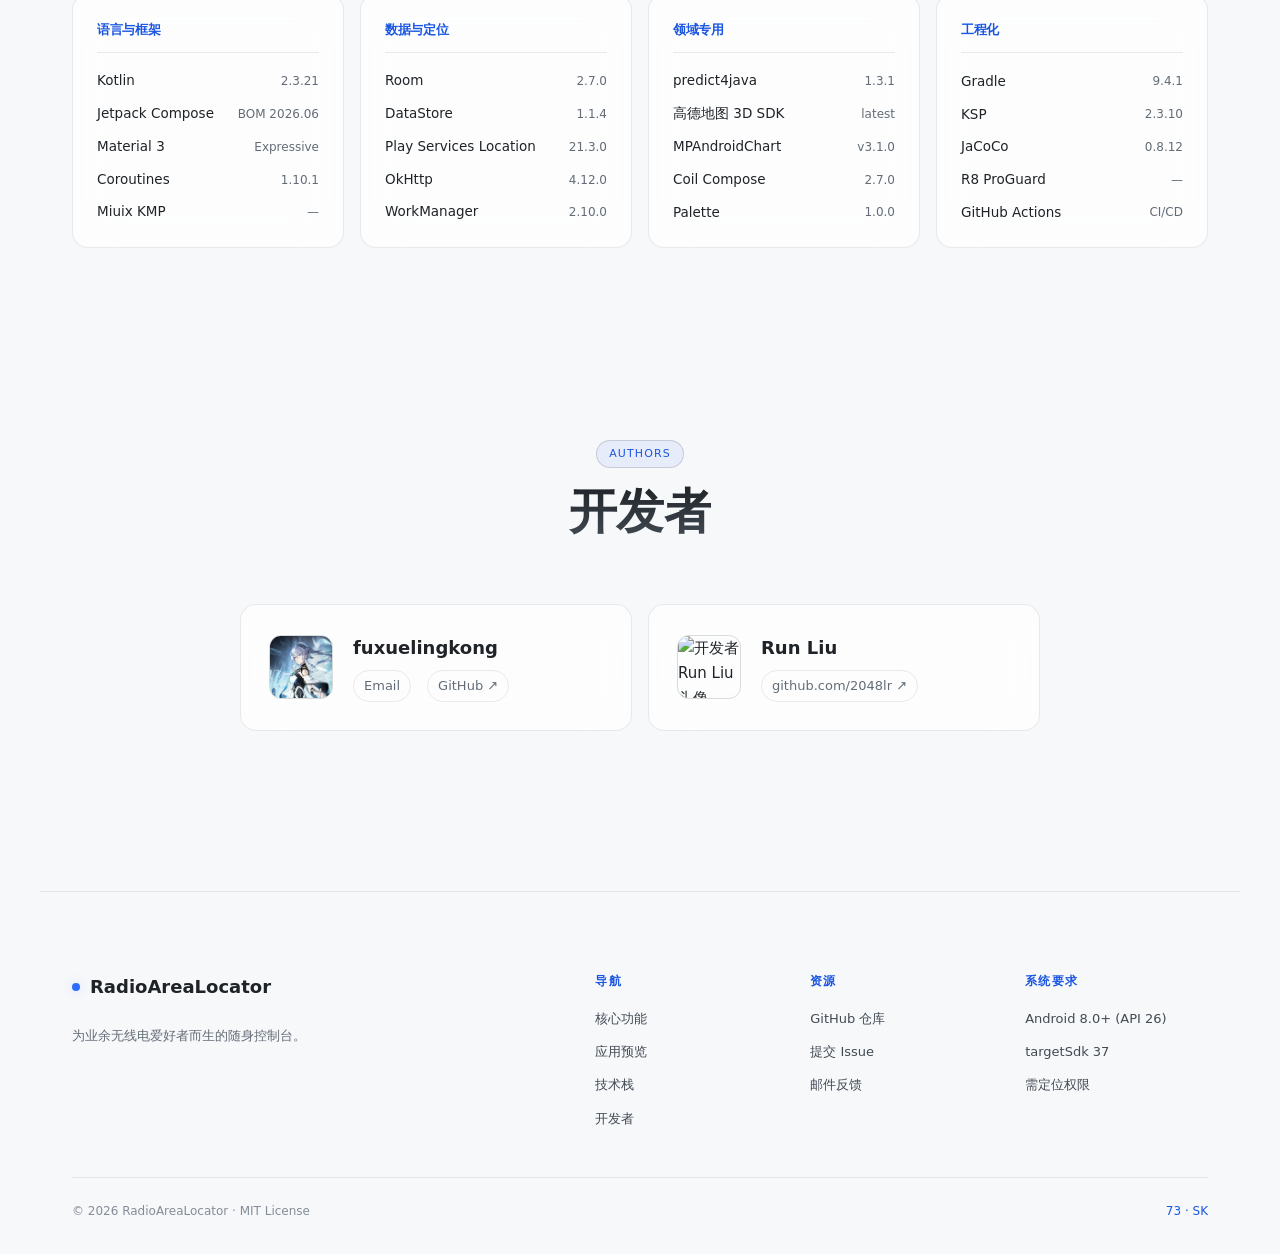
==== commit b939f3f7: "feat: 分析仓库 Co-authored-by: traeagent <traeagent@users.noreply.github.com>" ====
--- a/website/index.html
+++ b/website/index.html
@@ -70,26 +70,6 @@
                 </a>
                 <a class="btn btn--ghost" href="https://github.com" target="_blank" rel="noopener">GitHub</a>
             </div>
-
-            <!-- 数据卡片 -->
-            <div class="hero__stats">
-                <div class="stat-card">
-                    <div class="stat-card__num">23</div>
-                    <div class="stat-card__label">业余卫星目录</div>
-                </div>
-                <div class="stat-card">
-                    <div class="stat-card__num">6</div>
-                    <div class="stat-card__label">位网格定位</div>
-                </div>
-                <div class="stat-card">
-                    <div class="stat-card__num">3</div>
-                    <div class="stat-card__label">TLE 数据源</div>
-                </div>
-                <div class="stat-card">
-                    <div class="stat-card__num">26+</div>
-                    <div class="stat-card__label">Koch 课程</div>
-                </div>
-            </div>
         </section>
 
         <!-- 功能 -->
--- a/website/style.css
+++ b/website/style.css
@@ -312,41 +312,6 @@
     border-color: var(--border-strong);
 }
 
-/* Hero 数据卡片 */
-.hero__stats {
-    display: grid;
-    grid-template-columns: repeat(4, 1fr);
-    gap: 16px;
-    width: 100%;
-    max-width: 800px;
-    margin-top: 64px;
-}
-.stat-card {
-    padding: 24px 16px;
-    background: var(--bg-card);
-    backdrop-filter: blur(20px);
-    -webkit-backdrop-filter: blur(20px);
-    border: 1px solid var(--border);
-    border-radius: var(--radius-md);
-    transition: all 0.3s;
-}
-.stat-card:hover {
-    border-color: var(--accent);
-    background: var(--bg-card-hover);
-    transform: translateY(-2px);
-}
-.stat-card__num {
-    font-size: 32px;
-    font-weight: 600;
-    color: var(--accent-bright);
-    line-height: 1;
-    margin-bottom: 8px;
-}
-.stat-card__label {
-    font-size: 12px;
-    color: var(--text-tertiary);
-}
-
 /* ---------- 通用 section ---------- */
 .section {
     padding: 96px 0;
@@ -721,7 +686,6 @@
     .notes { grid-template-columns: 1fr; }
     .stack { grid-template-columns: repeat(2, 1fr); }
     .devs { grid-template-columns: 1fr; }
-    .hero__stats { grid-template-columns: repeat(2, 1fr); }
     .footer__top { grid-template-columns: 1fr; gap: 32px; }
 }
 @media (max-width: 640px) {
@@ -734,7 +698,6 @@
     .features { grid-template-columns: 1fr; }
     .feature--wide { grid-column: span 1; }
     .stack { grid-template-columns: 1fr; }
-    .hero__stats { grid-template-columns: 1fr 1fr; }
     .footer { padding: 48px 20px 24px; }
     .footer__top { grid-template-columns: 1fr; }
     .footer__cols { grid-template-columns: 1fr; gap: 24px; }
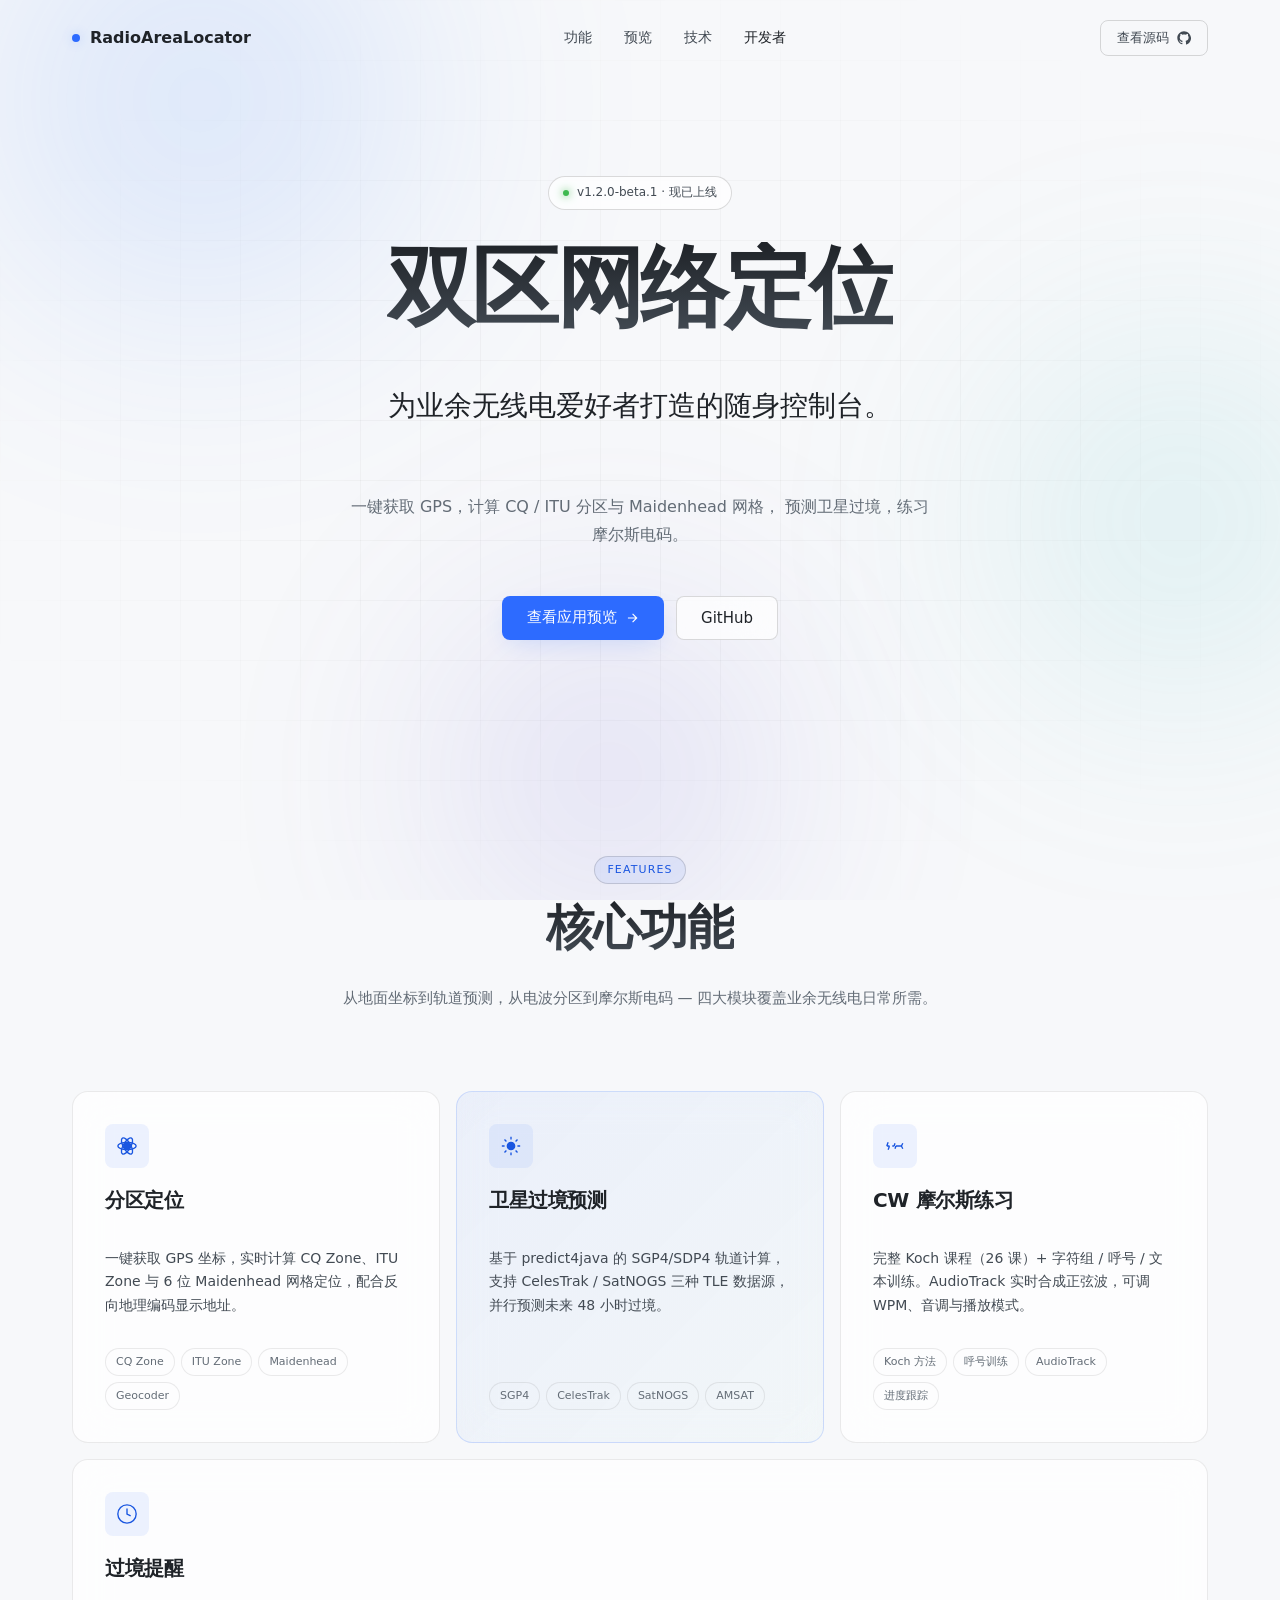
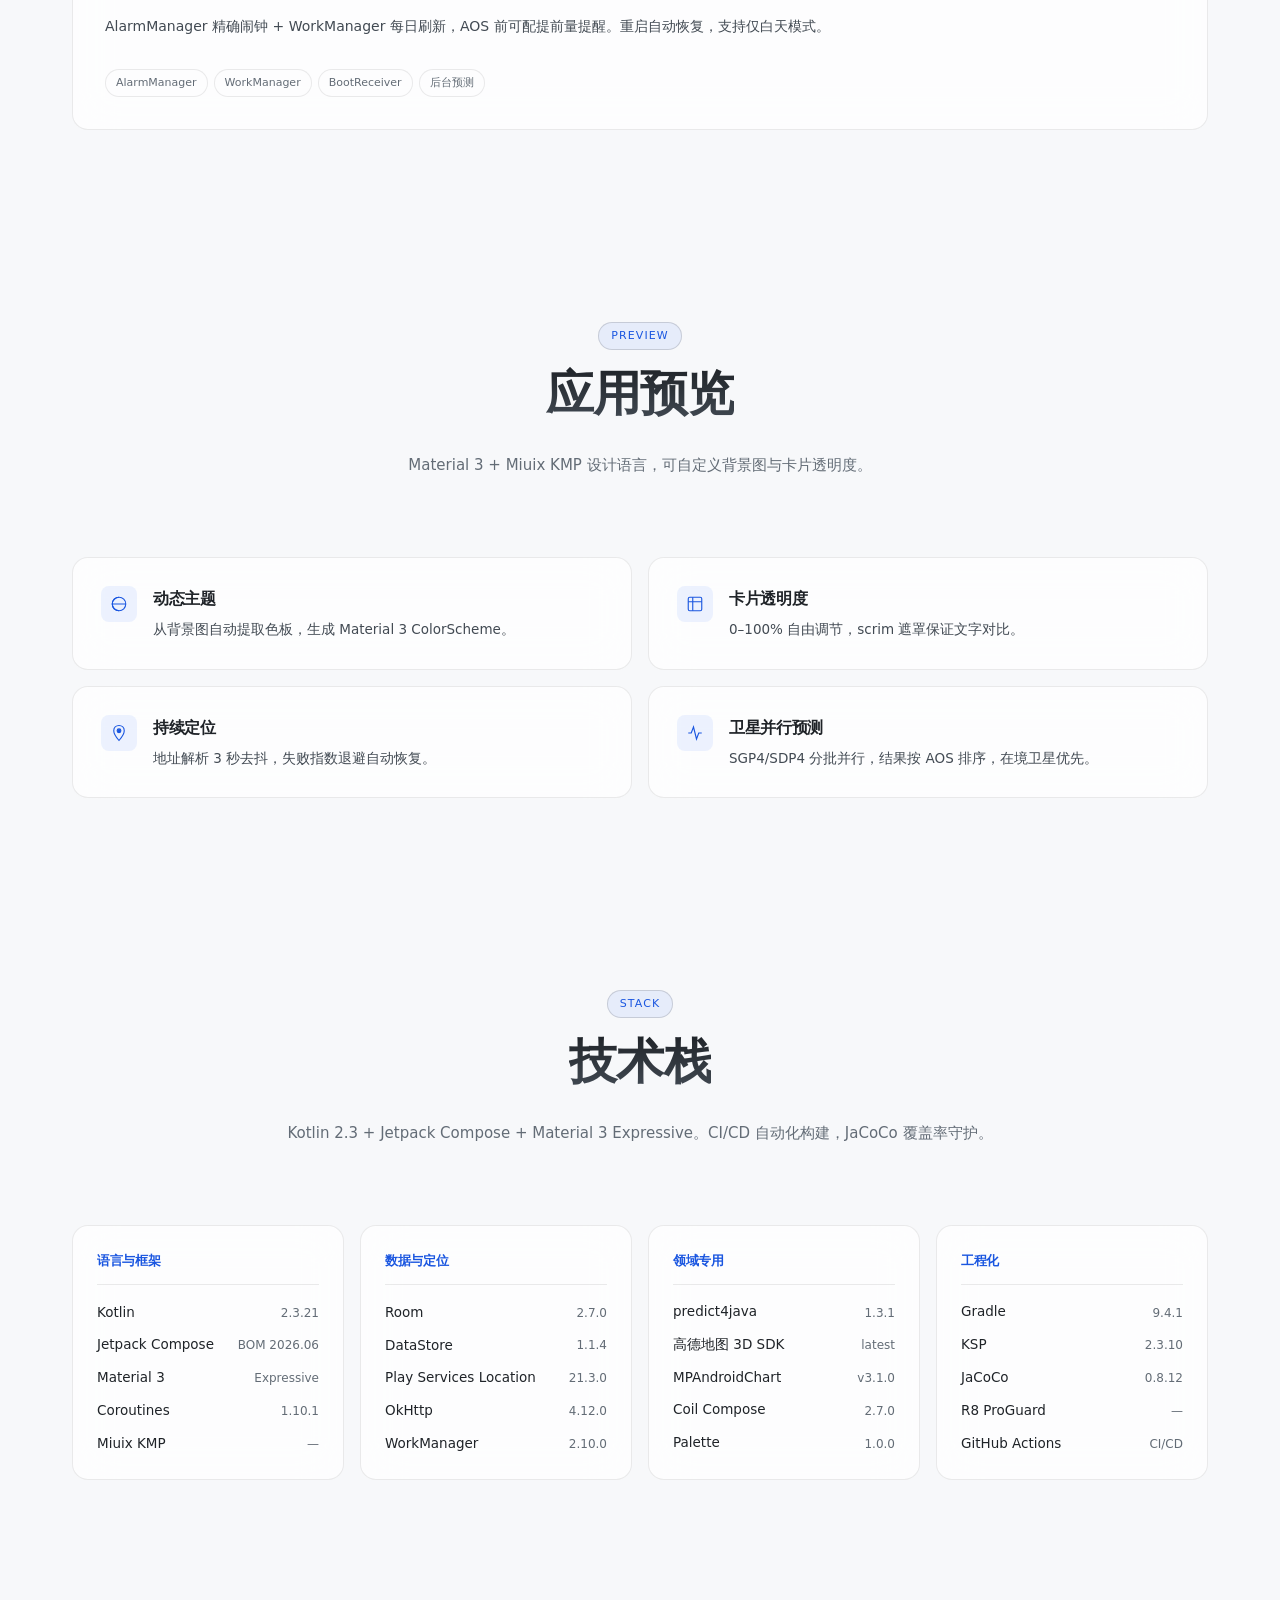
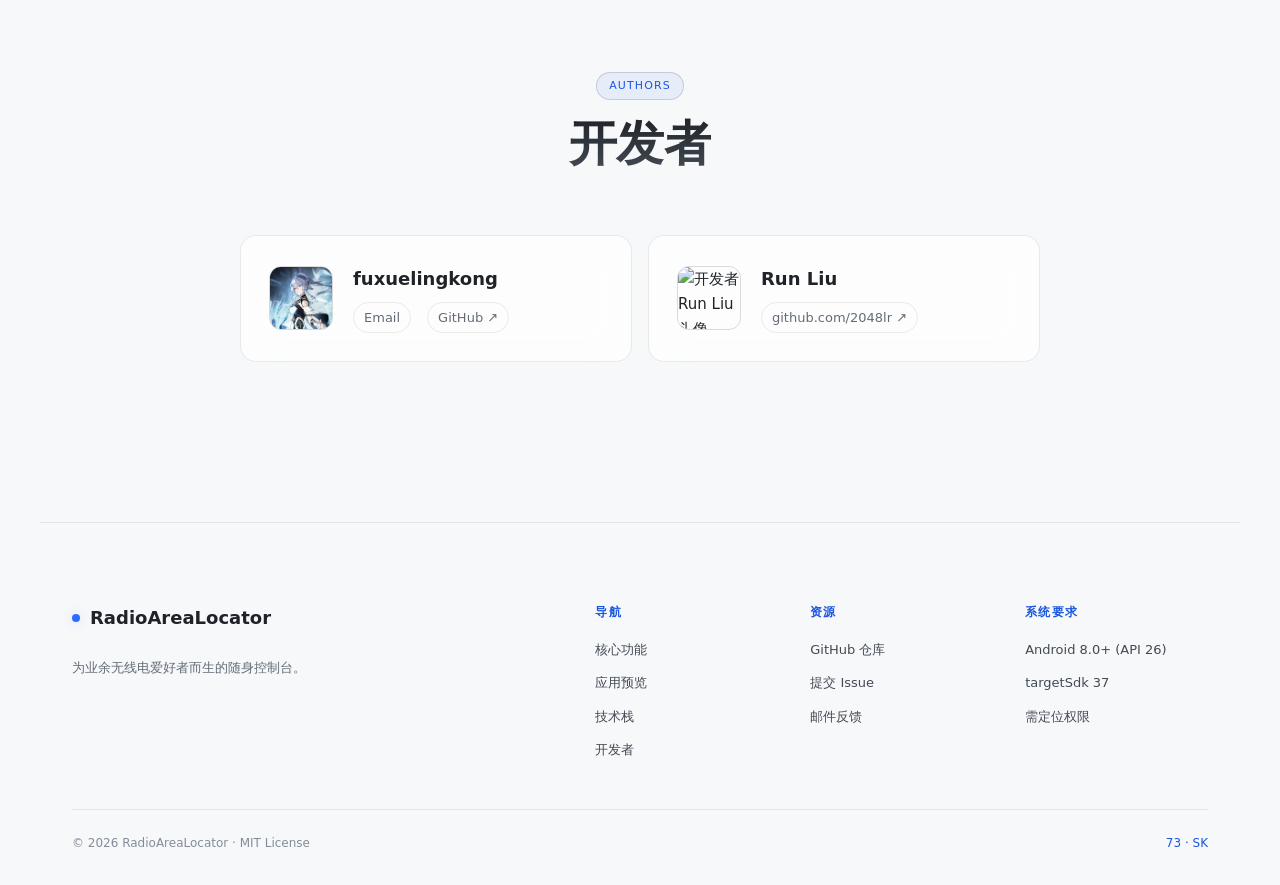
==== commit be2075a6: "feat: 分析仓库 Co-authored-by: traeagent <traeagent@users.noreply.github.com>" ====
--- a/website/index.html
+++ b/website/index.html
@@ -3,7 +3,7 @@
 <head>
     <meta charset="UTF-8">
     <meta name="viewport" content="width=device-width, initial-scale=1.0">
-    <meta name="description" content="RadioAreaLocator 双区网络定位 — 业余无线电爱好者的随身控制台。GPS 定位、CQ/ITU 分区、Maidenhead 网格、卫星过境预测、CW 摩尔斯电码练习。">
+    <meta name="description" content="RadioAreaLocator 双区网络定位 — 业余无线电爱好者的随身控制台。GPS 定位、CQ/ITU 分区、Maidenhead 网格、卫星过境预测、CW 摩尔斯电码练习、过境提醒。">
     <meta name="theme-color" content="#0B0E14" media="(prefers-color-scheme: dark)">
     <meta name="theme-color" content="#F7F8FA" media="(prefers-color-scheme: light)">
     <title>双区网络定位 · RadioAreaLocator</title>
@@ -77,7 +77,7 @@
             <div class="section__head">
                 <span class="section__tag">FEATURES</span>
                 <h2 class="section__title">核心功能</h2>
-                <p class="section__desc">从地面坐标到轨道预测，从电波分区到摩尔斯电码 — 五大模块覆盖业余无线电日常所需。</p>
+                <p class="section__desc">从地面坐标到轨道预测，从电波分区到摩尔斯电码 — 四大模块覆盖业余无线电日常所需。</p>
             </div>
 
             <div class="features">
@@ -124,7 +124,7 @@
                     </div>
                 </article>
 
-                <article class="feature">
+                <article class="feature feature--wide">
                     <div class="feature__icon">
                         <svg viewBox="0 0 24 24" width="22" height="22" fill="none" stroke="currentColor" stroke-width="1.5">
                             <path d="M12 2a10 10 0 0 0-10 10 10 10 0 0 0 10 10 10 10 0 0 0 10-10 10 10 0 0 0-10-10z M12 6v6l4 2"/>
@@ -134,20 +134,6 @@
                     <p class="feature__text">AlarmManager 精确闹钟 + WorkManager 每日刷新，AOS 前可配提前量提醒。重启自动恢复，支持仅白天模式。</p>
                     <div class="feature__tags">
                         <span>AlarmManager</span><span>WorkManager</span><span>BootReceiver</span><span>后台预测</span>
-                    </div>
-                </article>
-
-                <article class="feature feature--wide">
-                    <div class="feature__icon">
-                        <svg viewBox="0 0 24 24" width="22" height="22" fill="none" stroke="currentColor" stroke-width="1.5">
-                            <path d="M12 2v2M12 20v2M4.2 4.2l1.4 1.4M18.4 18.4l1.4 1.4M2 12h2M20 12h2M4.2 19.8l1.4-1.4M18.4 5.6l1.4-1.4"/>
-                            <circle cx="12" cy="12" r="5" fill="currentColor"/>
-                        </svg>
-                    </div>
-                    <h3 class="feature__title">天气与每日一言</h3>
-                    <p class="feature__text">高德天气 API 30 分钟自动刷新；hitokoto.cn 一言服务每日一句，失败回退本地文案池 — 让控制台也有温度。</p>
-                    <div class="feature__tags">
-                        <span>高德天气 API</span><span>Hitokoto</span><span>本地兜底</span>
                     </div>
                 </article>
             </div>
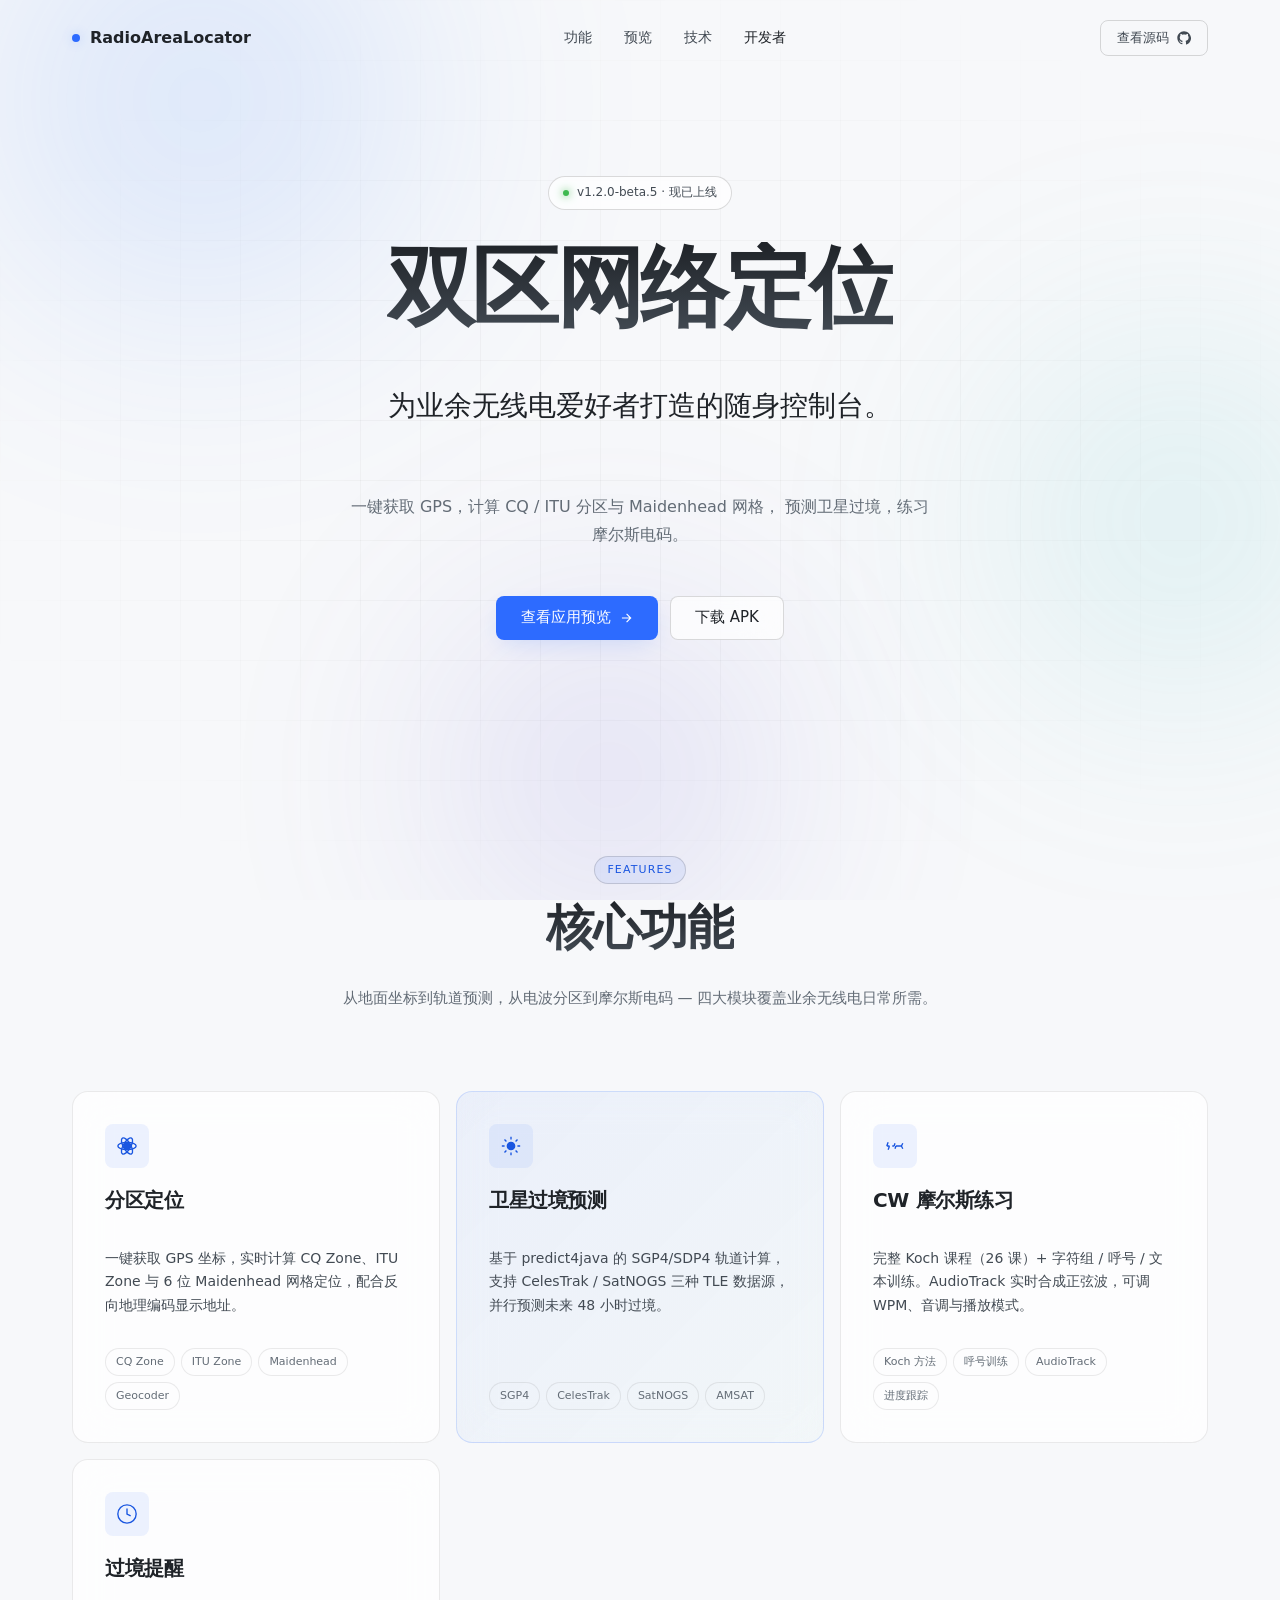
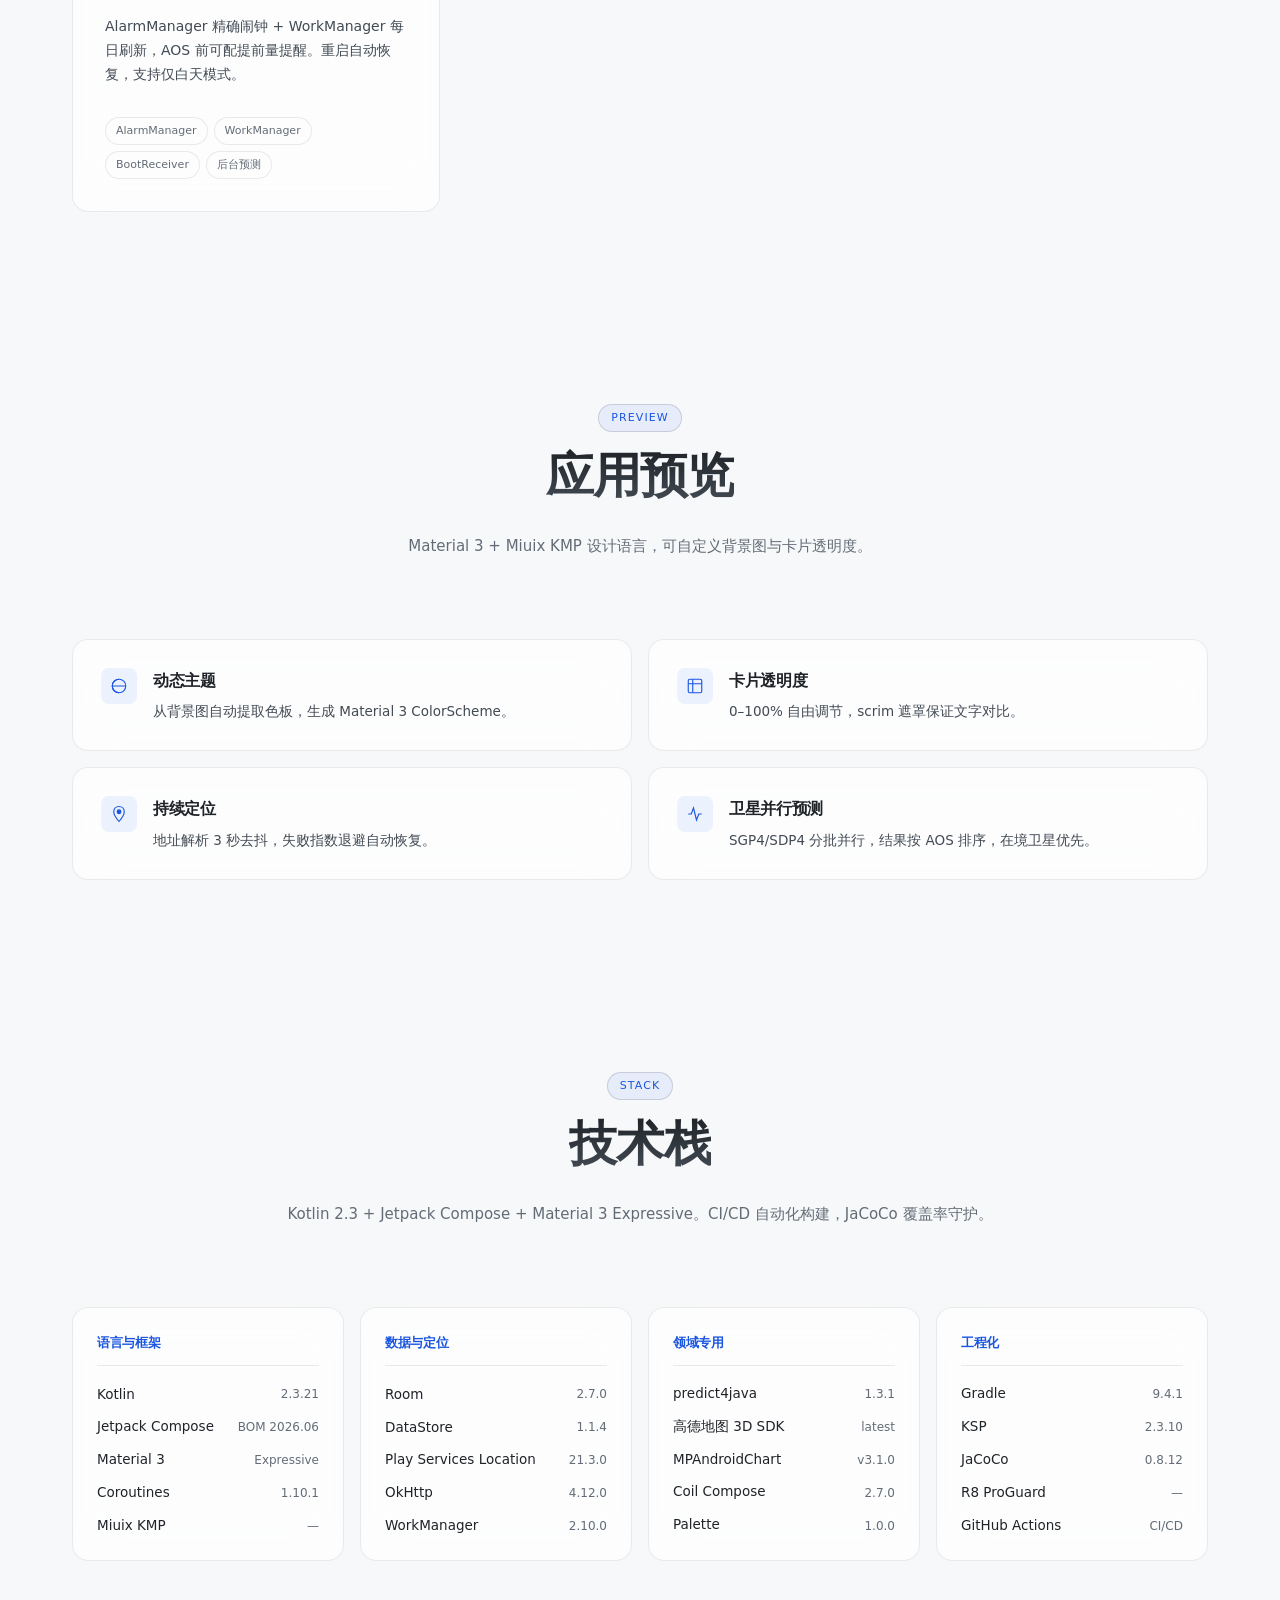
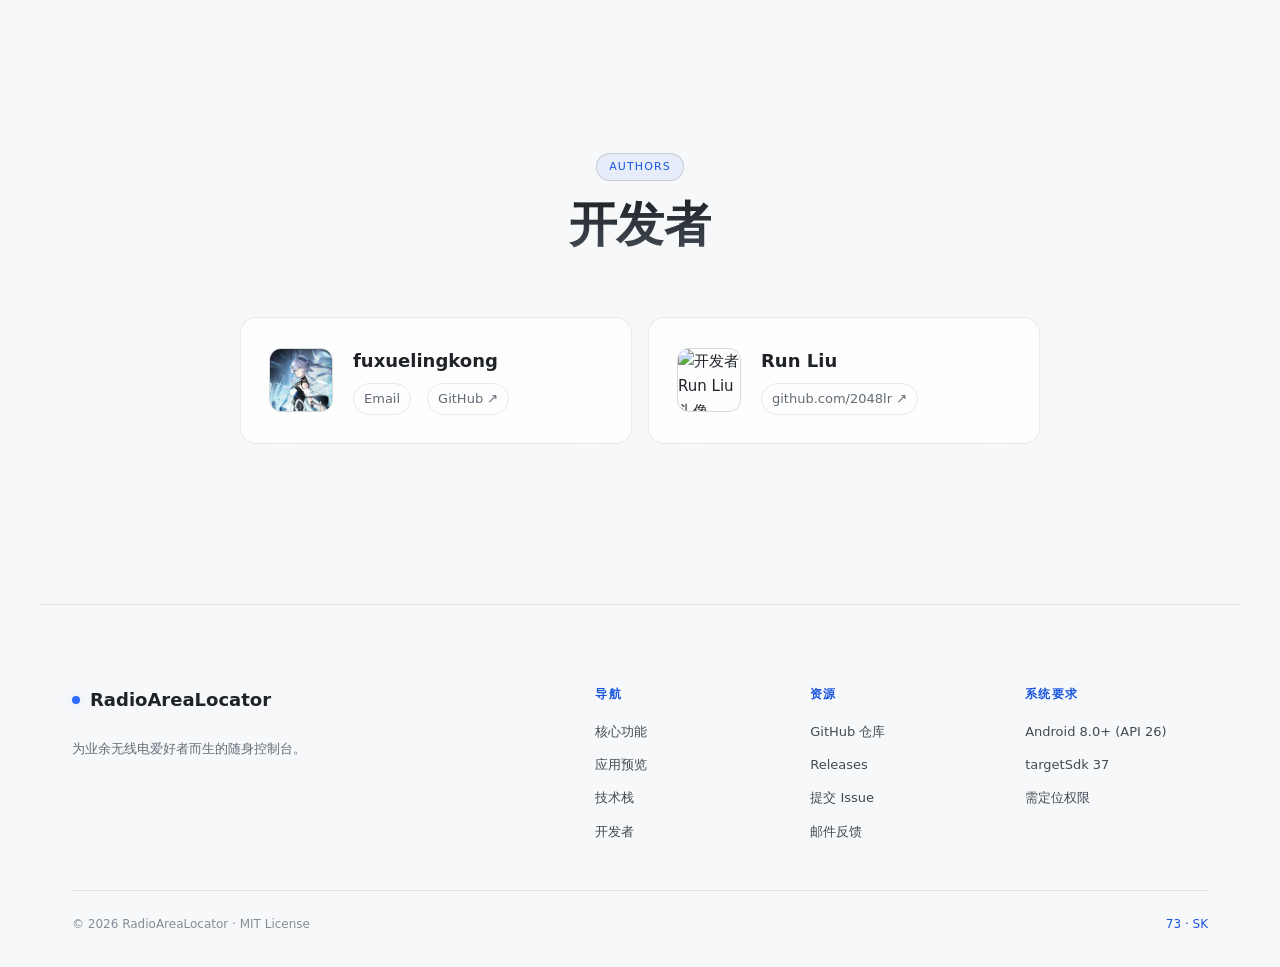
==== commit d751bda7: "feat: 分析仓库 Co-authored-by: traeagent <traeagent@users.noreply.github.com>" ====
--- a/website/index.html
+++ b/website/index.html
@@ -40,7 +40,7 @@
             <a href="#stack">技术</a>
             <a href="#developer">开发者</a>
         </nav>
-        <a class="nav__cta" href="https://github.com" target="_blank" rel="noopener">
+        <a class="nav__cta" href="https://github.com/fuxue-linkong/Dual-zone_network_positioning" target="_blank" rel="noopener">
             <span>查看源码</span>
             <svg viewBox="0 0 24 24" width="14" height="14" fill="currentColor"><path d="M12 .5C5.7.5.5 5.7.5 12c0 5.1 3.3 9.4 7.9 10.9.6.1.8-.3.8-.6v-2c-3.2.7-3.9-1.5-3.9-1.5-.5-1.3-1.3-1.7-1.3-1.7-1.1-.7.1-.7.1-.7 1.2.1 1.8 1.2 1.8 1.2 1 1.8 2.7 1.3 3.4 1 .1-.8.4-1.3.7-1.6-2.6-.3-5.3-1.3-5.3-5.7 0-1.3.5-2.3 1.2-3.1-.1-.3-.5-1.5.1-3.1 0 0 1-.3 3.3 1.2 1-.3 2-.4 3-.4s2 .1 3 .4c2.3-1.5 3.3-1.2 3.3-1.2.6 1.6.2 2.8.1 3.1.8.8 1.2 1.8 1.2 3.1 0 4.4-2.7 5.4-5.3 5.7.4.4.8 1.1.8 2.2v3.3c0 .3.2.7.8.6 4.6-1.5 7.9-5.8 7.9-10.9C23.5 5.7 18.3.5 12 .5z"/></svg>
         </a>
@@ -51,7 +51,7 @@
         <section class="hero">
             <div class="hero__badge">
                 <span class="hero__badge-dot"></span>
-                <span>v1.2.0-beta.1 · 现已上线</span>
+                <span>v1.2.0-beta.5 · 现已上线</span>
             </div>
             <h1 class="hero__title">
                 双区网络定位
@@ -68,7 +68,7 @@
                     查看应用预览
                     <svg viewBox="0 0 24 24" width="14" height="14" fill="none" stroke="currentColor" stroke-width="2"><path d="M5 12h14M13 5l7 7-7 7"/></svg>
                 </a>
-                <a class="btn btn--ghost" href="https://github.com" target="_blank" rel="noopener">GitHub</a>
+                <a class="btn btn--ghost" href="https://github.com/fuxue-linkong/Dual-zone_network_positioning/releases/latest" target="_blank" rel="noopener">下载 APK</a>
             </div>
         </section>
 
@@ -124,7 +124,7 @@
                     </div>
                 </article>
 
-                <article class="feature feature--wide">
+                <article class="feature">
                     <div class="feature__icon">
                         <svg viewBox="0 0 24 24" width="22" height="22" fill="none" stroke="currentColor" stroke-width="1.5">
                             <path d="M12 2a10 10 0 0 0-10 10 10 10 0 0 0 10 10 10 10 0 0 0 10-10 10 10 0 0 0-10-10z M12 6v6l4 2"/>
@@ -255,7 +255,7 @@
                         <div class="dev__name">fuxuelingkong</div>
                         <div class="dev-card__meta">
                             <a class="dev__link" href="mailto:fuxuelingkong@outlook.com">Email</a>
-                            <a class="dev__link" href="https://github.com" target="_blank" rel="noopener">GitHub ↗</a>
+                            <a class="dev__link" href="https://github.com/fuxue-linkong" target="_blank" rel="noopener">GitHub ↗</a>
                         </div>
                     </div>
                 </article>
@@ -295,8 +295,9 @@
                 </div>
                 <div class="footer__col">
                     <h4>资源</h4>
-                    <a href="https://github.com" target="_blank" rel="noopener">GitHub 仓库</a>
-                    <a href="https://github.com/issues" target="_blank" rel="noopener">提交 Issue</a>
+                    <a href="https://github.com/fuxue-linkong/Dual-zone_network_positioning" target="_blank" rel="noopener">GitHub 仓库</a>
+                    <a href="https://github.com/fuxue-linkong/Dual-zone_network_positioning/releases" target="_blank" rel="noopener">Releases</a>
+                    <a href="https://github.com/fuxue-linkong/Dual-zone_network_positioning/issues" target="_blank" rel="noopener">提交 Issue</a>
                     <a href="mailto:fuxuelingkong@outlook.com">邮件反馈</a>
                 </div>
                 <div class="footer__col">
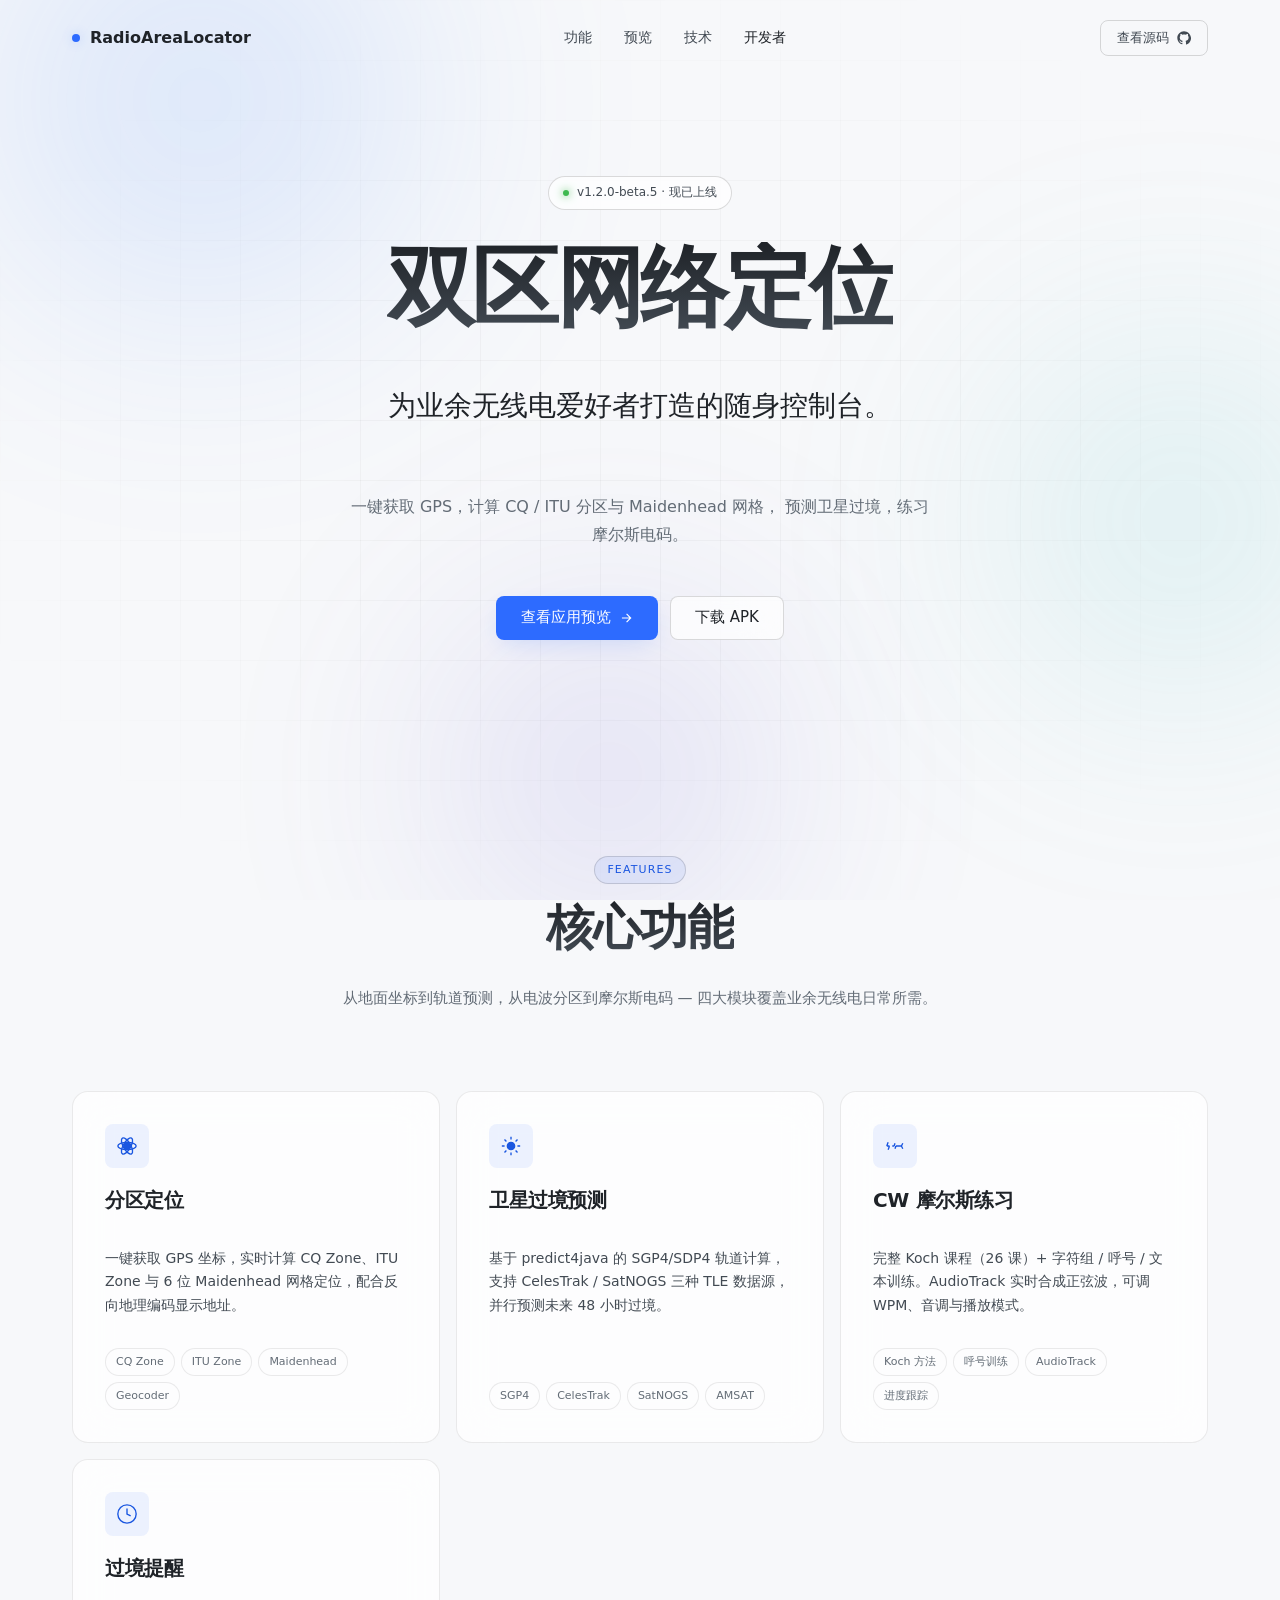
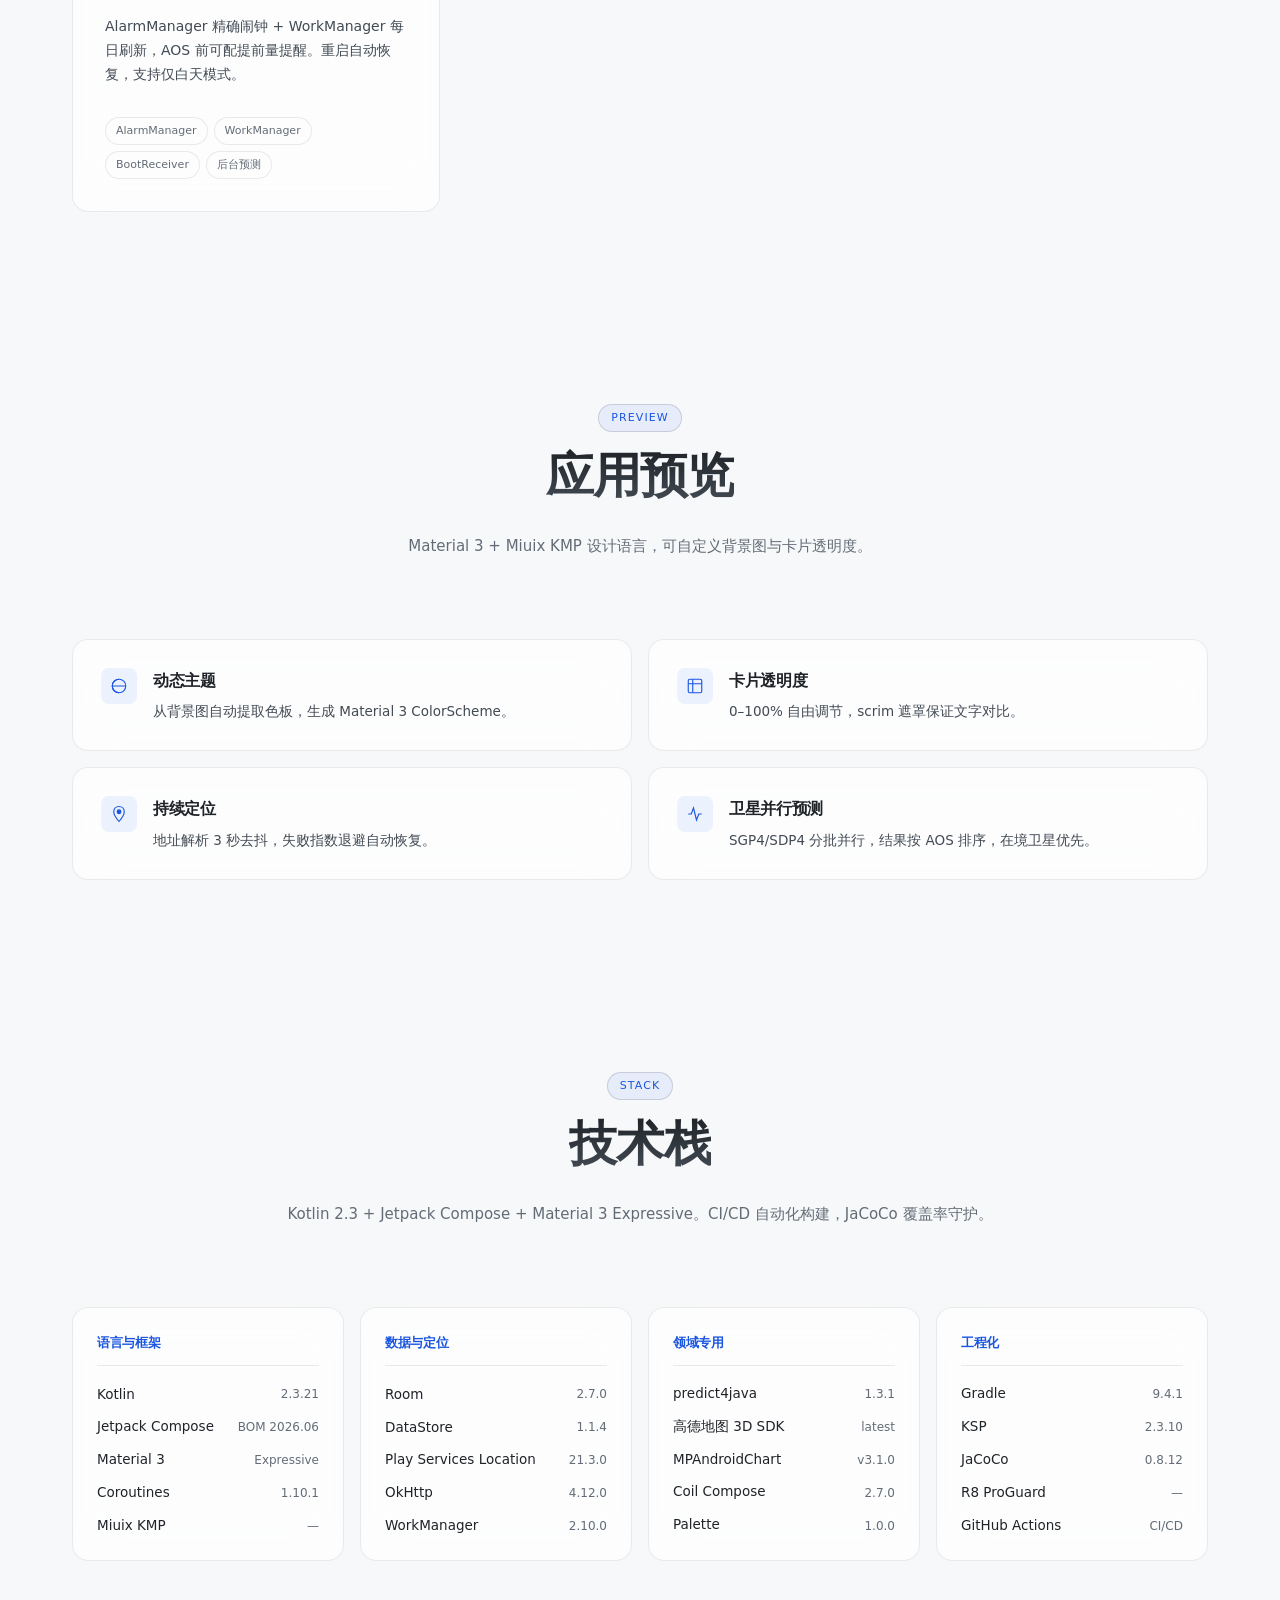
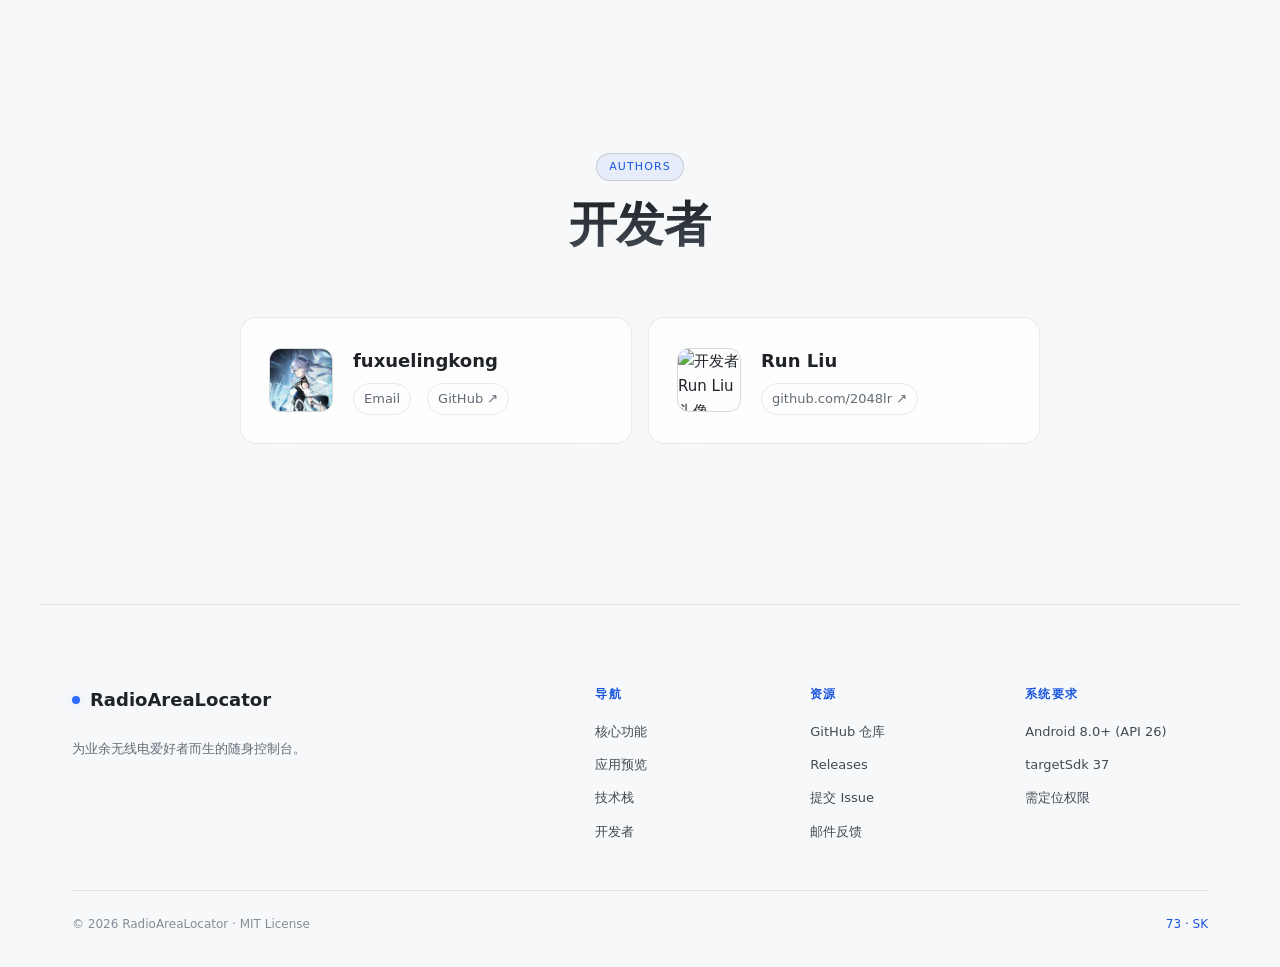
==== commit d9f77d57: "feat: 新增宣传网页 website/ 与 GitHub Pages 部署工作流" ====
--- a/website/index.html
+++ b/website/index.html
@@ -97,7 +97,7 @@
                     </div>
                 </article>
 
-                <article class="feature feature--accent">
+                <article class="feature">
                     <div class="feature__icon">
                         <svg viewBox="0 0 24 24" width="22" height="22" fill="none" stroke="currentColor" stroke-width="1.5">
                             <path d="M12 2v3M12 19v3M2 12h3M19 12h3M4.9 4.9l2.1 2.1M17 17l2.1 2.1M4.9 19.1L7 17M17 7l2.1-2.1"/>
--- a/website/style.css
+++ b/website/style.css
@@ -399,16 +399,6 @@
 }
 .feature:hover::before { opacity: 1; }
 .feature--wide { grid-column: span 3; }
-.feature--accent {
-    background: linear-gradient(135deg, rgba(77,143,255,0.08) 0%, rgba(90,200,200,0.04) 100%);
-    border-color: rgba(77,143,255,0.2);
-}
-@media (prefers-color-scheme: light) {
-    .feature--accent {
-        background: linear-gradient(135deg, rgba(45,107,255,0.06) 0%, rgba(90,200,200,0.03) 100%);
-        border-color: rgba(45,107,255,0.18);
-    }
-}
 .feature__icon {
     width: 44px;
     height: 44px;
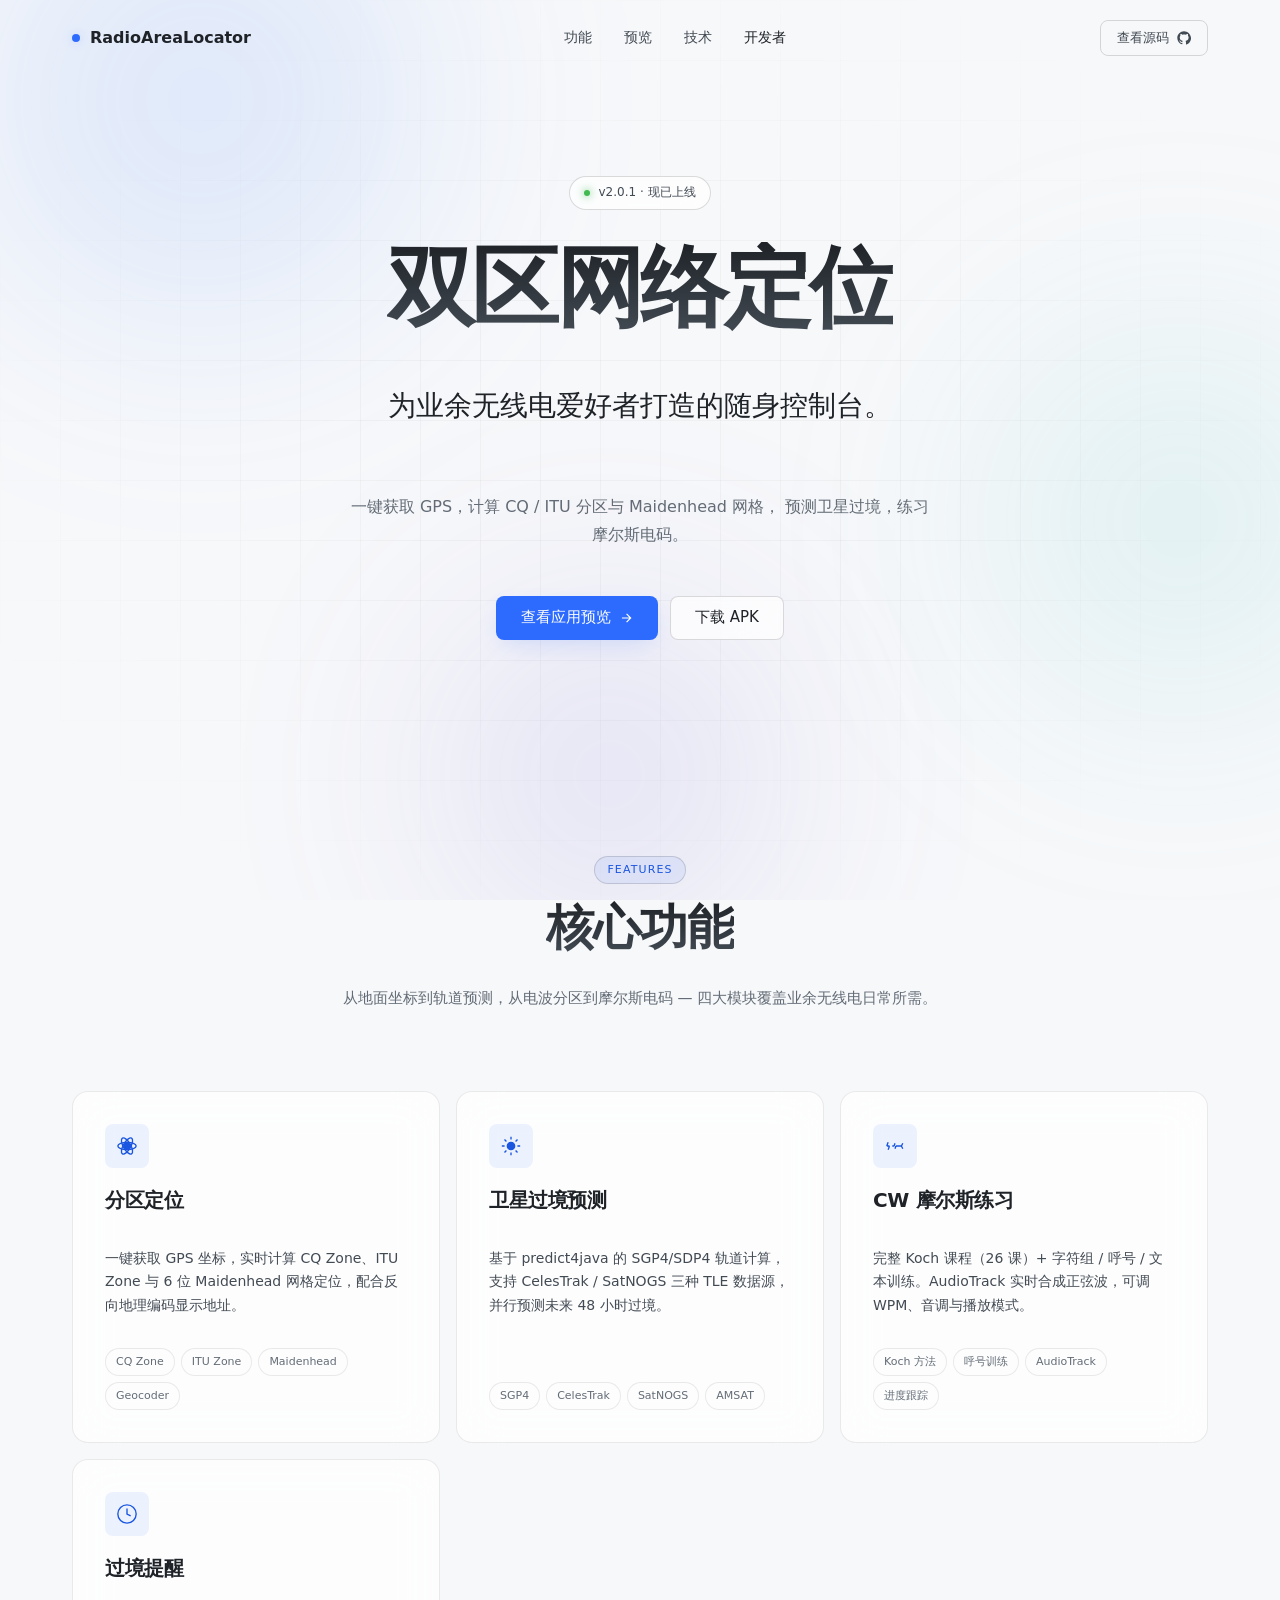
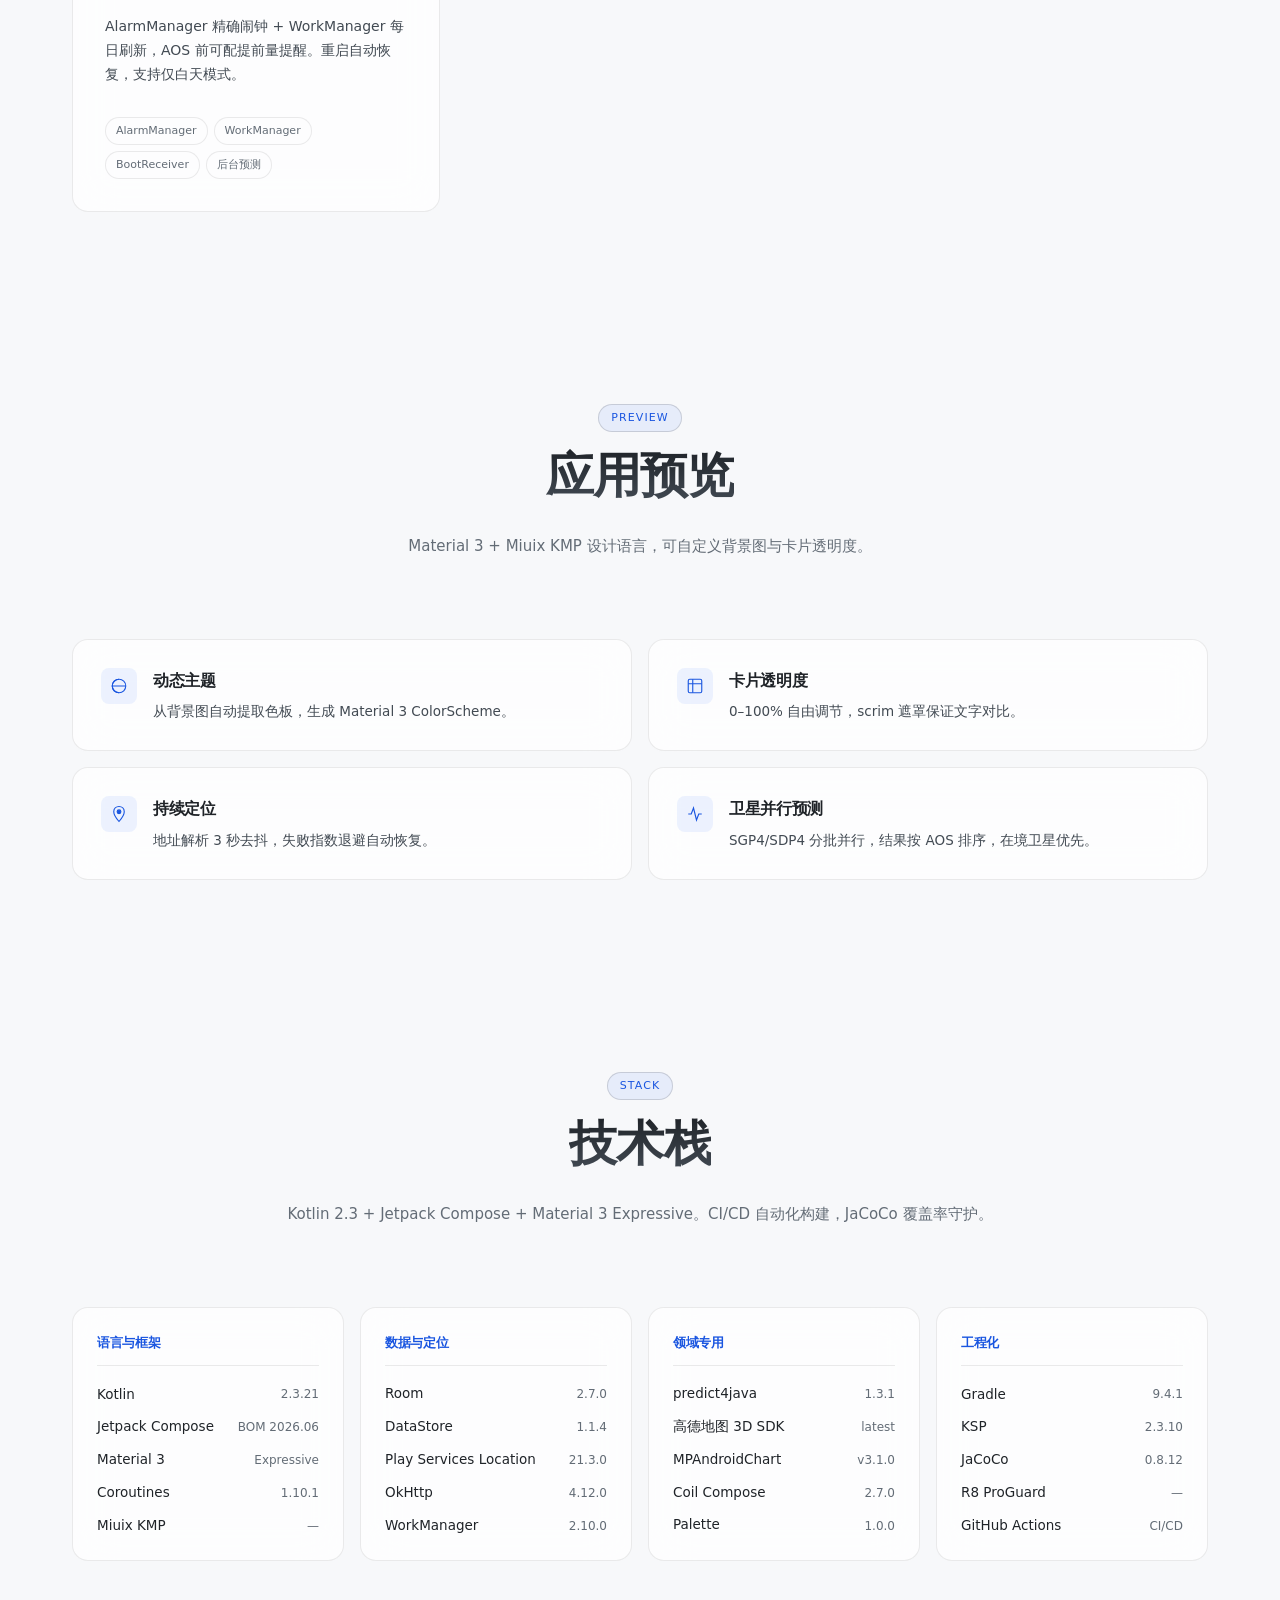
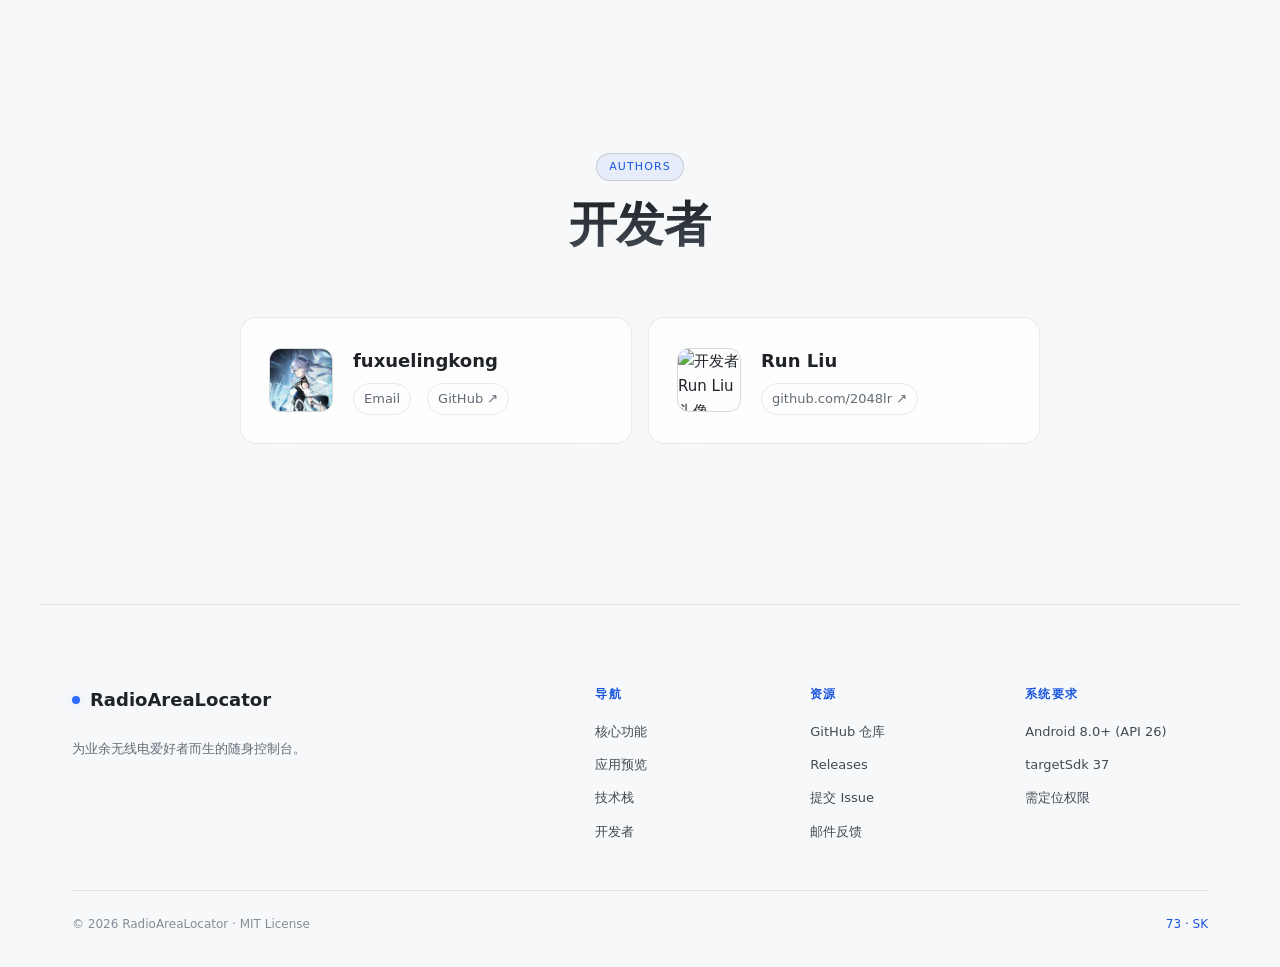
==== commit aac8b769: "feat: website badge dynamically fetches latest release version from GitHub API" ====
--- a/website/index.html
+++ b/website/index.html
@@ -51,7 +51,7 @@
         <section class="hero">
             <div class="hero__badge">
                 <span class="hero__badge-dot"></span>
-                <span>v1.2.0-beta.5 · 现已上线</span>
+                <span id="release-badge">正在加载…</span>
             </div>
             <h1 class="hero__title">
                 双区网络定位
